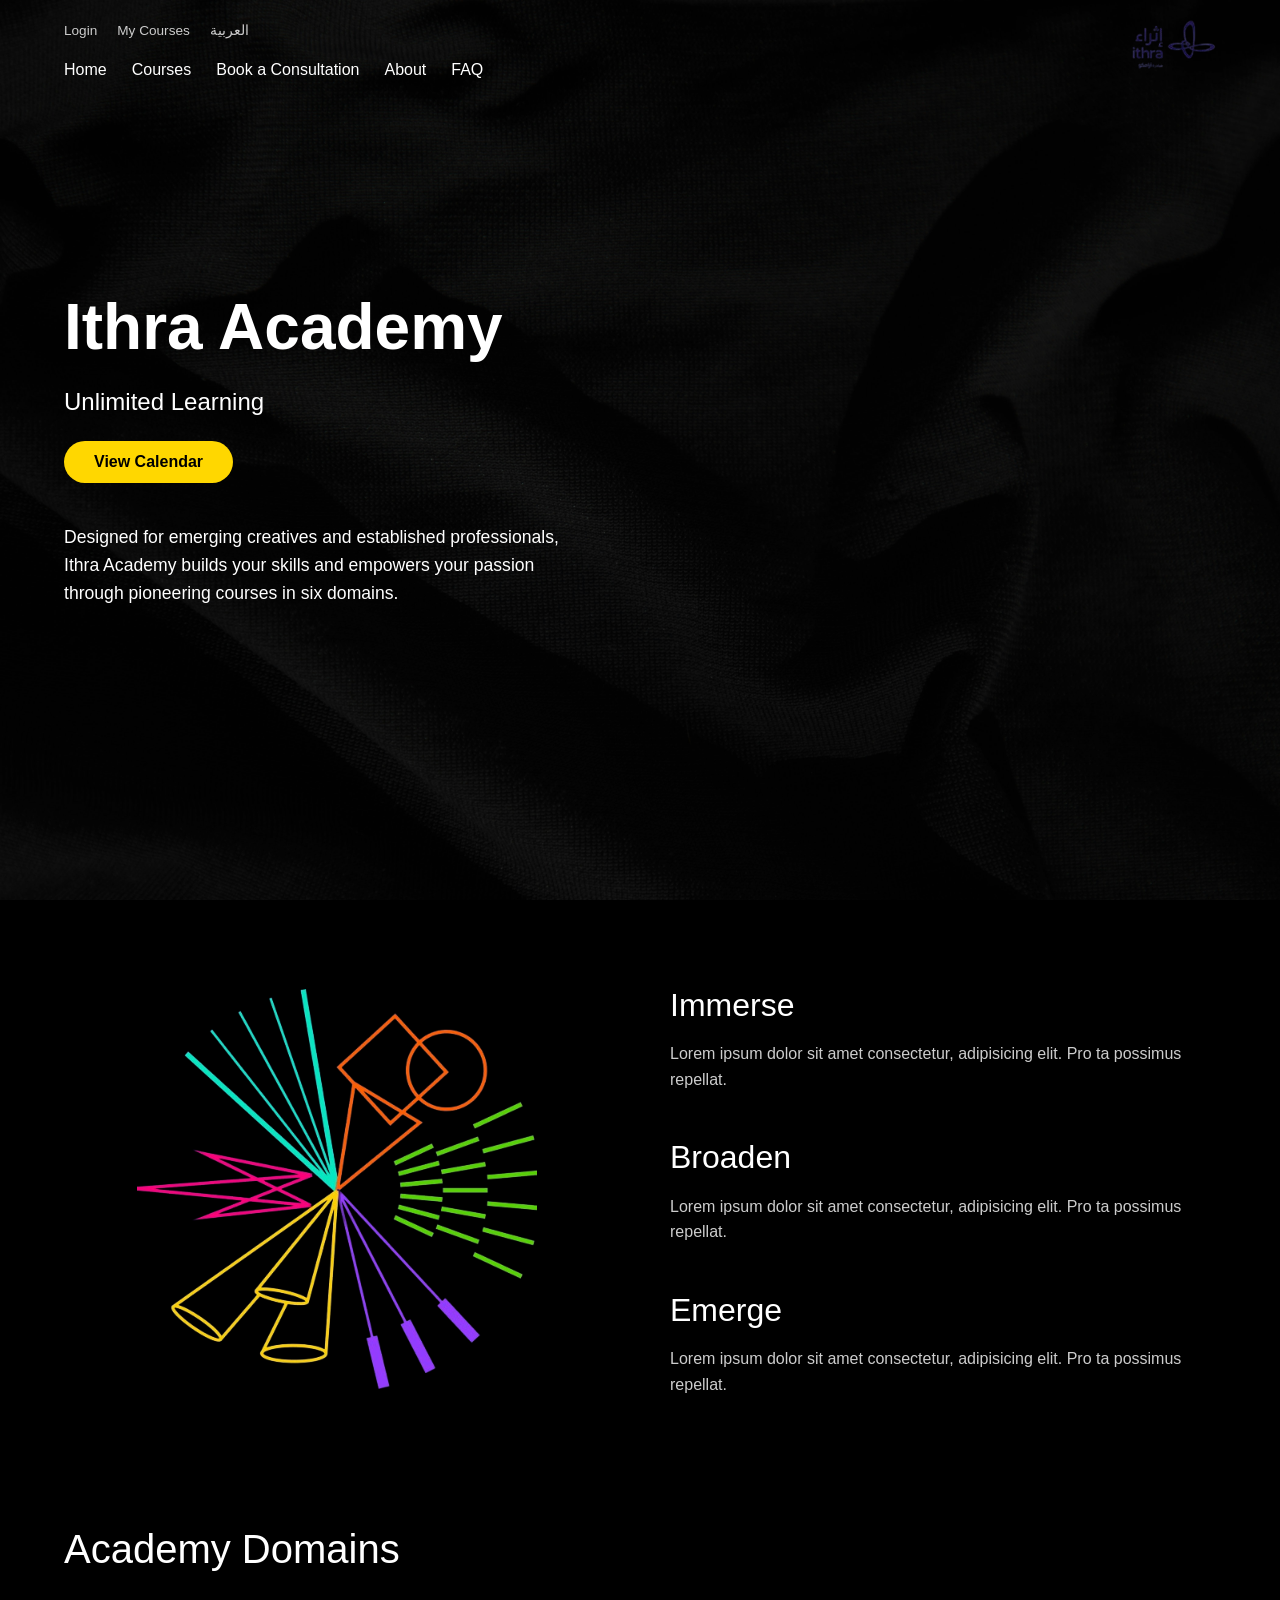
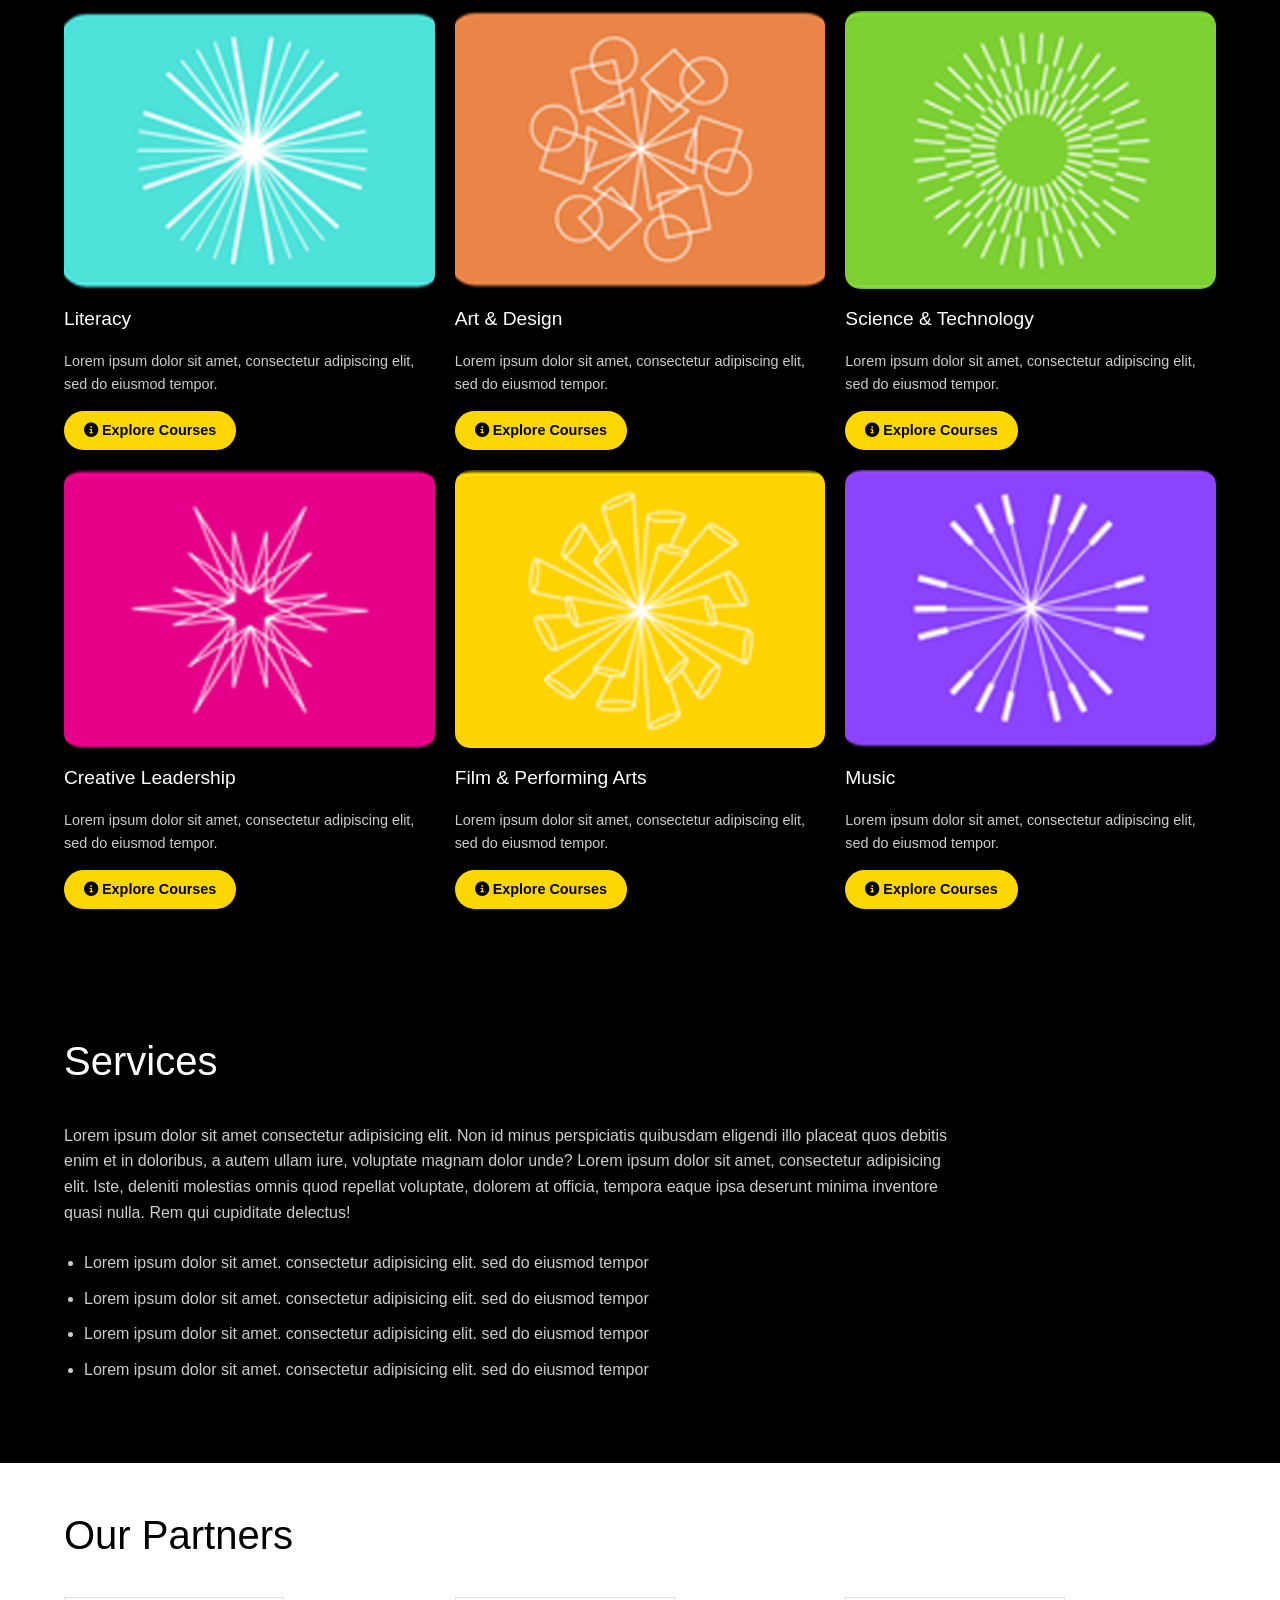
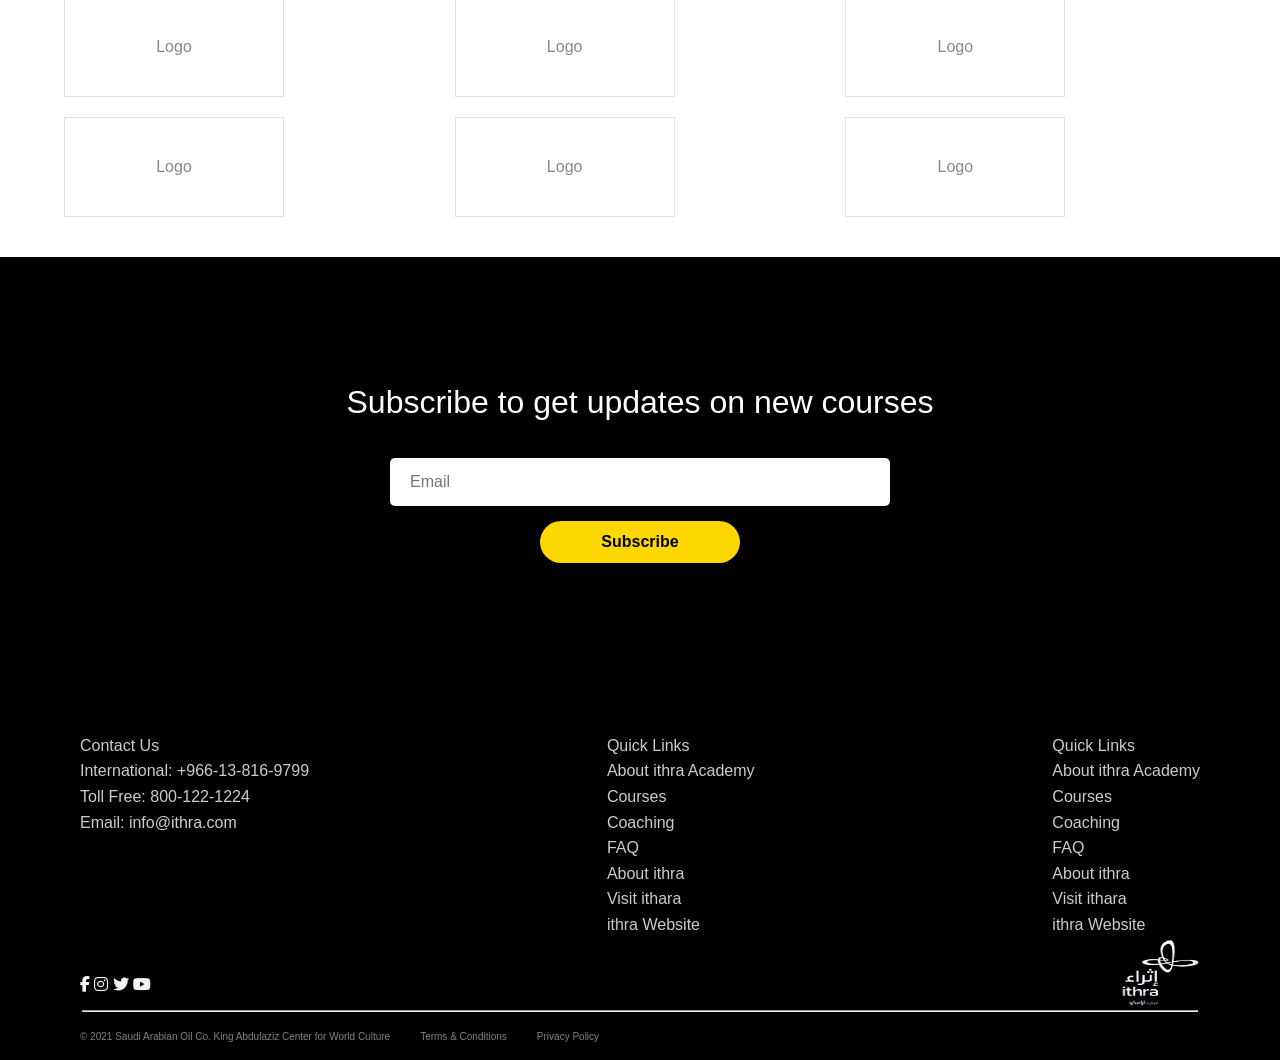
==== ithra-home-page/index.html @ deb008a6 "Add ithra home page files and images" ====
<!DOCTYPE html>
<html lang="en">
<head>
    <meta charset="UTF-8">
    <meta name="viewport" content="width=device-width, initial-scale=1.0">
    <title>Ithra Home Page</title>
    <link rel="stylesheet" href="https://cdnjs.cloudflare.com/ajax/libs/font-awesome/6.4.0/css/all.min.css">
    <link rel="stylesheet" href="./sty2.css">
</head>
<body>
    
    <header class="main-header">
        <div class="container header-container">
            <div class="header-navs">
                <ul class="top-nav">
                    <li><a href="#">Login</a></li>
                    <li><a href="#">My Courses</a></li>
                    <li><a href="#">العربية</a></li>
                </ul>
                <nav class="primary-nav">
                    <ul class="main-nav-list">
                        <li><a href="#">Home</a></li>
                        <li><a href="#">Courses</a></li>
                        <li><a href="#">Book a Consultation</a></li>
                        <li><a href="#">About</a></li>                       
                        <li><a href="#">FAQ</a></li>
                    </ul>
                </nav>
            </div>
            <div class="header-logo">
                <img class="header-logo-img" src="./images/images/2_ithra-logo.png" alt="Ithra Logo">
            </div>
        </div>
    </header>

    <main>
        <section id="top-area">
            <div class="container hero-content">
                <h1>Ithra Academy</h1>
                <h3 class="subtitle">Unlimited Learning</h3>
                <button class="btn-yellow">View Calendar</button>
                <p>Designed for emerging creatives and established professionals,<br>Ithra Academy builds your skills and empowers your passion <br>through pioneering courses in six domains.</p>
            </div>
        </section>

        <section id="features">
            <div class="container features-container">
                <div class="feature-img">
                    <img src="./images/images/section-two-img.png" alt="Features abstract art">
                </div>
                <div class="feature-text"> 
                    <div class="feature-block">
                        <h2>Immerse</h2>
                        <p>Lorem ipsum dolor sit amet consectetur, adipisicing elit. Pro ta possimus repellat.</p>
                    </div>
                    <div class="feature-block">
                        <h2>Broaden</h2>
                        <p>Lorem ipsum dolor sit amet consectetur, adipisicing elit. Pro ta possimus repellat.</p>
                    </div>
                    <div class="feature-block">
                        <h2>Emerge</h2>
                        <p>Lorem ipsum dolor sit amet consectetur, adipisicing elit. Pro ta possimus repellat.</p>
                    </div>
                </div>
            </div>
        </section>

        <section id="domain">
            <div class="container">
                <h1 class="section-title">Academy Domains</h1>
                <div class="academy-grid">
                    <div class="domain-card">
                        <img class="domain-img" src="./images/images/section-three-img-literacy.png" alt="Literacy logo">
                        <h3>Literacy</h3>
                        <p>Lorem ipsum dolor sit amet, consectetur adipiscing elit, sed do eiusmod tempor.</p>
                        <a href="#" class="explore-btn"><i class="fa-solid fa-circle-info"></i> Explore Courses</a>
                    </div>

                    <div class="domain-card">
                        <img class="domain-img" src="./images/images/section-three-img-arts-design.png" alt="Art logo">
                        <h3>Art & Design</h3>
                        <p>Lorem ipsum dolor sit amet, consectetur adipiscing elit, sed do eiusmod tempor.</p>
                        <a href="#" class="explore-btn"><i class="fa-solid fa-circle-info"></i> Explore Courses</a>
                    </div>

                    <div class="domain-card">
                        <img class="domain-img" src="./images/images/section-three-img-science-technology.png" alt="Science & Tech logo">
                        <h3>Science & Technology</h3>
                        <p>Lorem ipsum dolor sit amet, consectetur adipiscing elit, sed do eiusmod tempor.</p>
                        <a href="#" class="explore-btn"><i class="fa-solid fa-circle-info"></i> Explore Courses</a>
                    </div>

                    <div class="domain-card">
                        <img class="domain-img" src="./images/images/section-three-img-creative-leadership.png" alt="Creative">
                        <h3>Creative Leadership</h3>
                        <p>Lorem ipsum dolor sit amet, consectetur adipiscing elit, sed do eiusmod tempor.</p>
                        <a href="#" class="explore-btn"><i class="fa-solid fa-circle-info"></i> Explore Courses</a>
                    </div>

                    <div class="domain-card">
                        <img class="domain-img" src="./images/images/section-three-img-film-performing-arts.png" alt="Film img">
                        <h3>Film & Performing Arts</h3>
                        <p>Lorem ipsum dolor sit amet, consectetur adipiscing elit, sed do eiusmod tempor.</p>
                        <a href="#" class="explore-btn"><i class="fa-solid fa-circle-info"></i> Explore Courses</a>
                    </div>

                    <div class="domain-card">
                        <img class="domain-img" src="./images/images/section-three-img-music.png" alt="music img">
                        <h3>Music</h3>
                        <p>Lorem ipsum dolor sit amet, consectetur adipiscing elit, sed do eiusmod tempor.</p>
                        <a href="#" class="explore-btn"><i class="fa-solid fa-circle-info"></i> Explore Courses</a>
                    </div>
                </div>
            </div>
        </section>

        <section id="services">
            <div class="container">
                <h1 class="section-title">Services</h1>
                <p class="services-text">Lorem ipsum dolor sit amet consectetur adipisicing elit. Non id minus perspiciatis quibusdam eligendi illo placeat quos debitis enim et in doloribus, a autem ullam iure, voluptate magnam dolor unde? Lorem ipsum dolor sit amet, consectetur adipisicing elit. Iste, deleniti molestias omnis quod repellat voluptate, dolorem at officia, tempora eaque ipsa deserunt minima inventore quasi nulla. Rem qui cupiditate delectus!</p>
                <ul class="services-list">
                    <li>Lorem ipsum dolor sit amet. consectetur adipisicing elit. sed do eiusmod tempor</li>
                    <li>Lorem ipsum dolor sit amet. consectetur adipisicing elit. sed do eiusmod tempor</li>
                    <li>Lorem ipsum dolor sit amet. consectetur adipisicing elit. sed do eiusmod tempor</li>
                    <li>Lorem ipsum dolor sit amet. consectetur adipisicing elit. sed do eiusmod tempor</li>
                </ul>
            </div>
        </section>

        <section id="partners">
            <div class="container">
                <h1 class="section-title dark-text">Our Partners</h1>
                <div class="partners-grid">
                    <div class="partner-logo">Logo</div>
                    <div class="partner-logo">Logo</div>
                    <div class="partner-logo">Logo</div>
                    <div class="partner-logo">Logo</div>
                    <div class="partner-logo">Logo</div>
                    <div class="partner-logo">Logo</div>
                </div>
            </div>
        </section>

        <section id="subscribe">
            <div class="container subscribe-container">
                <h2>Subscribe to get updates on new courses</h2>
                <form class="subscribe-form">
                    <input type="email" placeholder="Email" required>
                    <button type="submit" class="btn-yellow">Subscribe</button>
                </form>
            </div>
        </section>
    </main>

    <footer class="footer-main">
            <div class="footer-top">
                <div class="contact">
                    <p class="tight-space"><a href="#">Contact Us</a></p>
                    <p class="tight-space">International: +966-13-816-9799</p>
                    <p class="tight-space">Toll Free: 800-122-1224</p>
                    <p class="tight-space">Email:<a href="mailto:info@ithra.com"> info@ithra.com</a></p>
                </div>
                
                <div class="link1">
                    <p class="tight-space"><a href="#">Quick Links</a></p>
                    <p class="tight-space"><a href="#">About ithra Academy</a></p>
                    <p class="tight-space"><a href="#">Courses</a></p>
                    <p class="tight-space"><a href="#">Coaching</a></p>
                    <p class="tight-space"><a href="#">FAQ</a></p>
                    <p class="tight-space"><a href="#">About ithra</a></p>
                    <p class="tight-space"><a href="#">Visit ithara</a></p>
                    <p class="tight-space"><a href="#">ithra Website</a></p>
                </div>
                
                <div class="link2">
                    <p class="tight-space"><a href="#">Quick Links</a></p>
                    <p class="tight-space"><a href="#">About ithra Academy</a></p>
                    <p class="tight-space"><a href="#">Courses</a></p>
                    <p class="tight-space"><a href="#">Coaching</a></p>
                    <p class="tight-space"><a href="#">FAQ</a></p>
                    <p class="tight-space"><a href="#">About ithra</a></p>
                    <p class="tight-space"><a href="#">Visit ithara</a></p>
                    <p class="tight-space"><a href="#">ithra Website</a></p>
                </div>
            </div>
            
            <div class="footer-middle">
                <div class="social-icon">
                    <i class="fa-brands fa-facebook-f" style="color: rgb(244, 244, 244);"></i>
                    <i class="fa-brands fa-instagram" style="color: rgb(244, 244, 244);"></i>
                    <i class="fa-brands fa-twitter" style="color: rgb(244, 244, 244);"></i>
                    <i class="fa-brands fa-youtube" style="color: rgb(244, 244, 244);"></i>
                </div>
                <div class="logo">
                    <img class="bottom-img" src="./images/images/3_ithra-logo_Footer.png" alt="athra logo">
                </div>
            </div>
            <hr style="margin: 2px;">
            
            <div class="footer-bottom">
                <span class="copyright">© 2021 Saudi Arabian Oil Co. King Abdulaziz Center for World Culture</span>
                <span href="#">Terms & Conditions</span>
                <span href="#">Privacy Policy</span>
            </div>
            
        </footer>
    <!-- <footer class="footer-main">
        <div class="container">
            <div class="footer-grid">
                <div class="footer-col">
                    <h4>Contact Us</h4>
                    <p>International: +966-13-816-9799</p>
                    <p>Toll Free: 800-122-1224</p>
                    <p><a href="mailto:info@ithra.com">Email: info@ithra.com</a></p>
                </div>
                    
                <div class="footer-col">
                    <h4>Quick Links</h4>
                    <ul>
                        <li><a href="#">About Ithra Academy</a></li>
                        <li><a href="#">Courses</a></li>
                        <li><a href="#">Coaching</a></li>
                        <li><a href="#">FAQ</a></li>
                        <li><a href="#">About Ithra</a></li>
                        <li><a href="#">Visit Ithra</a></li>
                        <li><a href="#">Ithra Website</a></li>
                    </ul>
                </div>
                    
                <div class="footer-col">
                    <h4>Quick Links</h4>
                    <ul>
                        <li><a href="#">About Ithra Academy</a></li>
                        <li><a href="#">Courses</a></li>
                        <li><a href="#">Coaching</a></li>
                        <li><a href="#">FAQ</a></li>
                        <li><a href="#">About Ithra</a></li>
                        <li><a href="#">Visit Ithra</a></li>
                        <li><a href="#">Ithra Website</a></li>
                    </ul>
                </div>
            </div>
                
            <div class="footer-middle">
                <div class="social-icons">
                    <a href="#"><i class="fa-brands fa-facebook-f"></i></a>
                    <a href="#"><i class="fa-brands fa-twitter"></i></a>
                    <a href="#"><i class="fa-brands fa-youtube"></i></a>
                    <a href="#"><i class="fa-brands fa-instagram"></i></a>
                </div>
                <div class="footer-logo">
                    <img src="./images/images/3_ithra-logo_Footer.png" alt="Ithra logo">
                </div>
            </div>
            
            <hr class="footer-line">
                
            <div class="footer-bottom">
                <p>© 2021 Saudi Arabian Oil Co. King Abdulaziz Center for World Culture</p>
                <div class="footer-legal">
                    <a href="#">Terms & Conditions</a>
                    <a href="#">Privacy Policy</a>
                </div>
            </div>
        </div>
    </footer> -->
</body>
</html>
---- ithra-home-page/sty2.css ----
* {
    margin: 0;
    padding: 0;
    box-sizing: border-box;
}

body {
    background-color: #000000;
    color: #ffffff;
    font-family: 'Arial', sans-serif;
    line-height: 1.6; 
    overflow-x: hidden; /* horizontal scrolling stop */
}

a {
    text-decoration: none;
    color: inherit;
    transition: color 0.3s ease;
}

.header-navs li a:hover {
    text-decoration: underline;
    text-decoration-color: yellow;
    text-underline-offset: 10px; 
}

ul {
    list-style: none;
}

img {
    max-width: 100%;
    height: auto;
    display: block;
}

/* REUSABLE UTILITIES */
.container {
    width: 90%;
    max-width: 1200px;
    margin: 0 auto;
    padding: 40px 0;
}

.section-title {
    font-size: 2.5rem;
    font-weight: normal;
    margin-bottom: 30px;
}

.dark-text {
    color: #000000;
}

.btn-yellow {
    background-color: #ffd700;
    color: #000000;
    padding: 12px 30px;
    border-radius: 25px;
    border: none;
    font-weight: bold;
    cursor: pointer;
    font-size: 1rem;
    transition: transform 0.2s ease, background-color 0.2s;
}

.btn-yellow:hover {
    background-color: #e6c200;
}

/* HEADER */
.main-header {
    position: absolute;
    top: 0;
    left: 0;
    width: 100%;
    z-index: 10;
    background: linear-gradient(to bottom, rgba(0,0,0,0.8));
}

.header-container {
    display: flex;
    justify-content: space-between;
    align-items: flex-start;
    padding-top: 20px;
    padding-bottom: 20px;
}

.header-navs {
    display: flex;
    flex-direction: column;
    gap: 15px;
}

.top-nav {
    display: flex;
    gap: 20px;
    font-size: 0.85rem;
    color: #cccccc;
}

.main-nav-list {
    display: flex;
    gap: 25px;
    font-size: 1rem;
}

.header-logo-img {
    height: 50px;
    width: auto;
}

/* HERO SECTION */
#top-area {
    background-image: url('./images/images/main-section-bg-img.jpg');
    background-size: cover;
    background-position: center top;
    min-height: 100vh;
    display: flex;
    align-items: center;
    position: relative;
}

#top-area::before {
    content: "";
    position: absolute;
    top: 0; left: 0; width: 100%; height: 100%;
    background: rgba(0, 0, 0, 0.4);
    z-index: 1;
}

.hero-content {
    position: relative;
    z-index: 2;
    display: flex;
    flex-direction: column;
    align-items: flex-start;
    gap: 20px;
}

.hero-content h1 {
    font-size: 4rem;
    line-height: 1.1;
}

.hero-content .subtitle {
    font-size: 1.5rem;
    font-weight: normal;
}

.hero-content p {
    font-size: 1.1rem;
    max-width: 600px;
    margin-top: 20px;
}

/* FEATURES SECTION */
.features-container {
    display: flex;
    align-items: center;
    gap: 60px;
    padding-top: 80px;
    padding-bottom: 80px;
}

.feature-img {
    flex: 1;
    display: flex;
    justify-content: center;
}

.feature-img img {
    max-width: 400px;
    width: 100%;
}

.feature-text {
    flex: 1;
    display: flex;
    flex-direction: column;
    gap: 40px;
}

.feature-block h2 {
    font-size: 2rem;
    font-weight: normal;
    margin-bottom: 10px;
}

.feature-block p {
    color: #cccccc;
}

/* ACADEMY DOMAINS SECTION */
.academy-grid {
    display: grid;
    grid-template-columns: repeat(auto-fit, minmax(300px, 1fr));
    gap: 20px;
}

.domain-card {
    display: flex;
    flex-direction: column;
    align-items: flex-start;
    gap: 15px;
}

.domain-img {
    width: 100%;
    border-radius: 15px;
    aspect-ratio: 4/3;
    object-fit: cover;
}

.domain-card h3 {
    font-size: 1.2rem;
    font-weight: normal;
}

.domain-card p {
    font-size: 0.9rem;
    color: #cccccc;
}

.explore-btn {
    display: inline-block;
    background-color: #ffd700;
    color: #000000;
    padding: 8px 20px;
    border-radius: 20px;
    font-size: 0.9rem;
    font-weight: bold;
}

/* SERVICES SECTION */
#services {
    padding-top: 40px;
    padding-bottom: 40px;
}

.services-text {
    color: #cccccc;
    margin-bottom: 25px;
    max-width: 900px;
}

.services-list {
    list-style-type: disc;
    padding-left: 20px;
    color: #cccccc;
    display: flex;
    flex-direction: column;
    gap: 10px;
}

/* PARTNERS SECTION */
#partners {
    background-color: #ffffff;
}

.partners-grid {
    display: grid;
    grid-template-columns: 1fr 1fr 1fr;
    grid-row: inherit;
    gap: 20px;
}

.partner-logo {
    border: 1px solid #e0e0e0;
    color: #888888;
    height: 100px;
    width: 220px;
    display: flex;
    align-items: center;
    justify-content: center;
}

/* SUBSCRIBE SECTION */
#subscribe {
    padding: 80px 0;
}

.subscribe-container {
    display: flex;
    flex-direction: column;
    align-items: center;
    text-align: center;
    gap: 30px;
}

.subscribe-container h2 {
    font-weight: normal;
    font-size: 2rem;
}

.subscribe-form {
    display: flex;
    flex-direction: column;
    gap: 15px;
    width: 100%;
    max-width: 500px;
}

.subscribe-form input {
    flex: 1;
    padding: 15px 20px;
    border: none;
    border-radius: 5px;
    color: black;
    font-size: 1rem;
}

.subscribe-form button {
    width: 200px;
    align-self: center;
} 

/* FOOTER */

.footer-main {
    background-color: black;
    color: #ccc;
    padding-left: 80px;
    padding-right: 80px;
}

.footer-top {
    display: flex;
    flex-direction: row;
    justify-content: space-between;
    padding-top: 50px;
}
.footer-middle {
    Display: flex;
    flex-direction: row;
    justify-content: space-between;
    height: auto;
    margin-bottom: 0px;
    padding-bottom: 0%;
}
.footer-bottom {
    Display: flex;
    align-self: flex-start;
    gap: 30px;
    padding: 15px;
    padding-left: 0px;
    font-size: x-small;
    color: gray;
    
}

.social-icon {
    align-self: flex-end;
    margin-bottom: 10px;
}
.bottom-img {
    height: 70px;
    width: 80px;
}
#copy-rights {
    font-size: 10px;
}

/* .footer-main {
    border-top: 1px solid #333;
    padding-top: 40px;
}

.footer-grid {
    display: grid;
    grid-template-columns: repeat(auto-fit, minmax(200px, 1fr));
    gap: 40px;
    margin-bottom: 40px;
}

.footer-col h4 {
    font-weight: normal;
    color: #ffffff;
    margin-bottom: 15px;
}

.footer-col p, .footer-col ul li {
    color: #cccccc;
    font-size: 0.9rem;
    margin-bottom: 8px;
}

.footer-middle {
    display: flex;
    justify-content: space-between;
    align-items: center;
    margin-bottom: 20px;
}

.social-icons {
    display: flex;
    gap: 20px;
    font-size: 1.2rem;
}

.footer-logo img {
    height: 40px;
}

.footer-line {
    border: none;
    border-top: 1px solid #333;
    margin-bottom: 20px;
}

.footer-bottom {
    display: flex;
    justify-content: space-between;
    align-items: center;
    flex-wrap: wrap;
    gap: 20px;
    font-size: 0.8rem;
    color: #888888;
}

.footer-legal {
    display: flex;
    gap: 20px;
} */


/* RESPONSIVE MEDIA QUERIES */
@media (max-width: 900px) {
    .features-container {
        flex-direction: column;
        text-align: center;
    }
    
    .feature-text {
        align-items: center;
    }
}

@media (max-width: 768px) {
    .header-container {
        flex-direction: column-reverse; 
        align-items: center;
        gap: 20px;
    }

    .header-navs {
        align-items: center;
    }

    .main-nav-list {
        flex-wrap: wrap;
        justify-content: center;
    }

    .hero-content h1 {
        font-size: 3rem;
    }

    .subscribe-form {
        flex-direction: column; 
    }

    .footer-middle, .footer-bottom {
        flex-direction: column;
        align-items: center;
        text-align: center;
    }
}
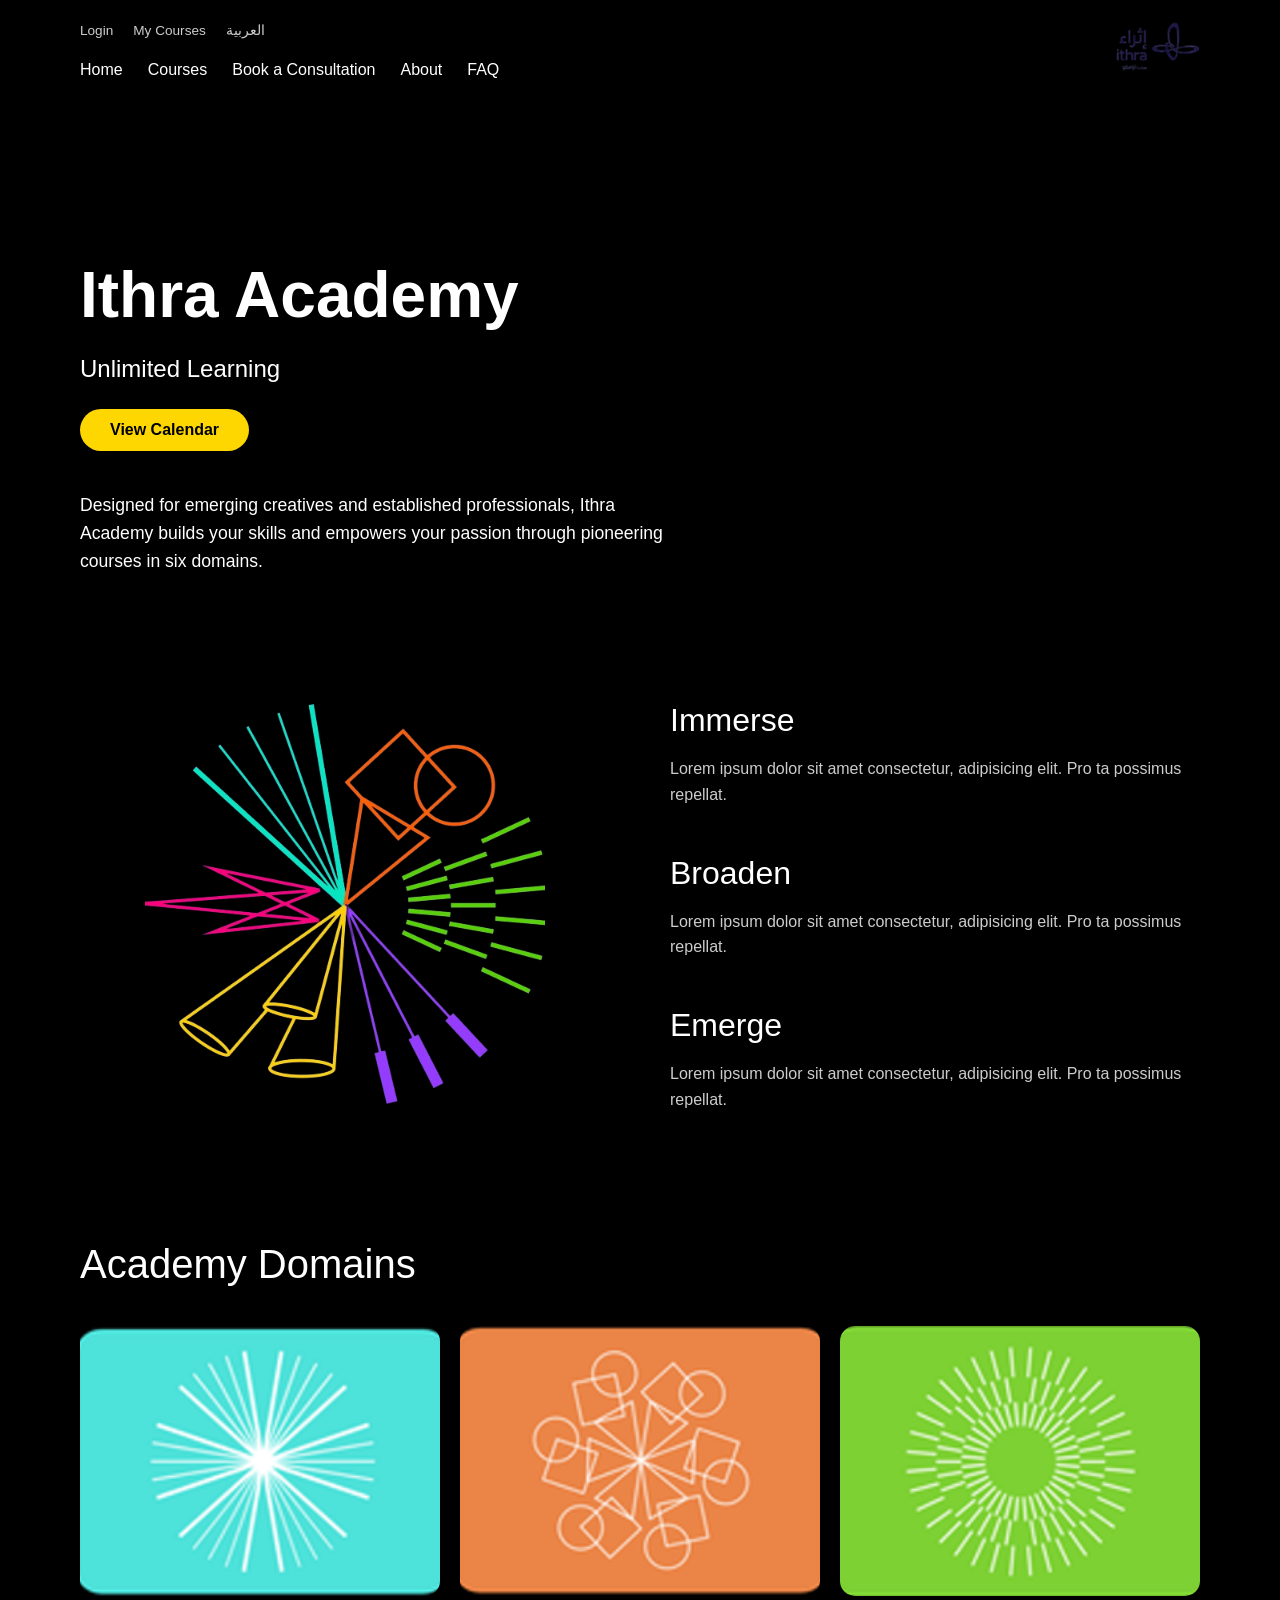
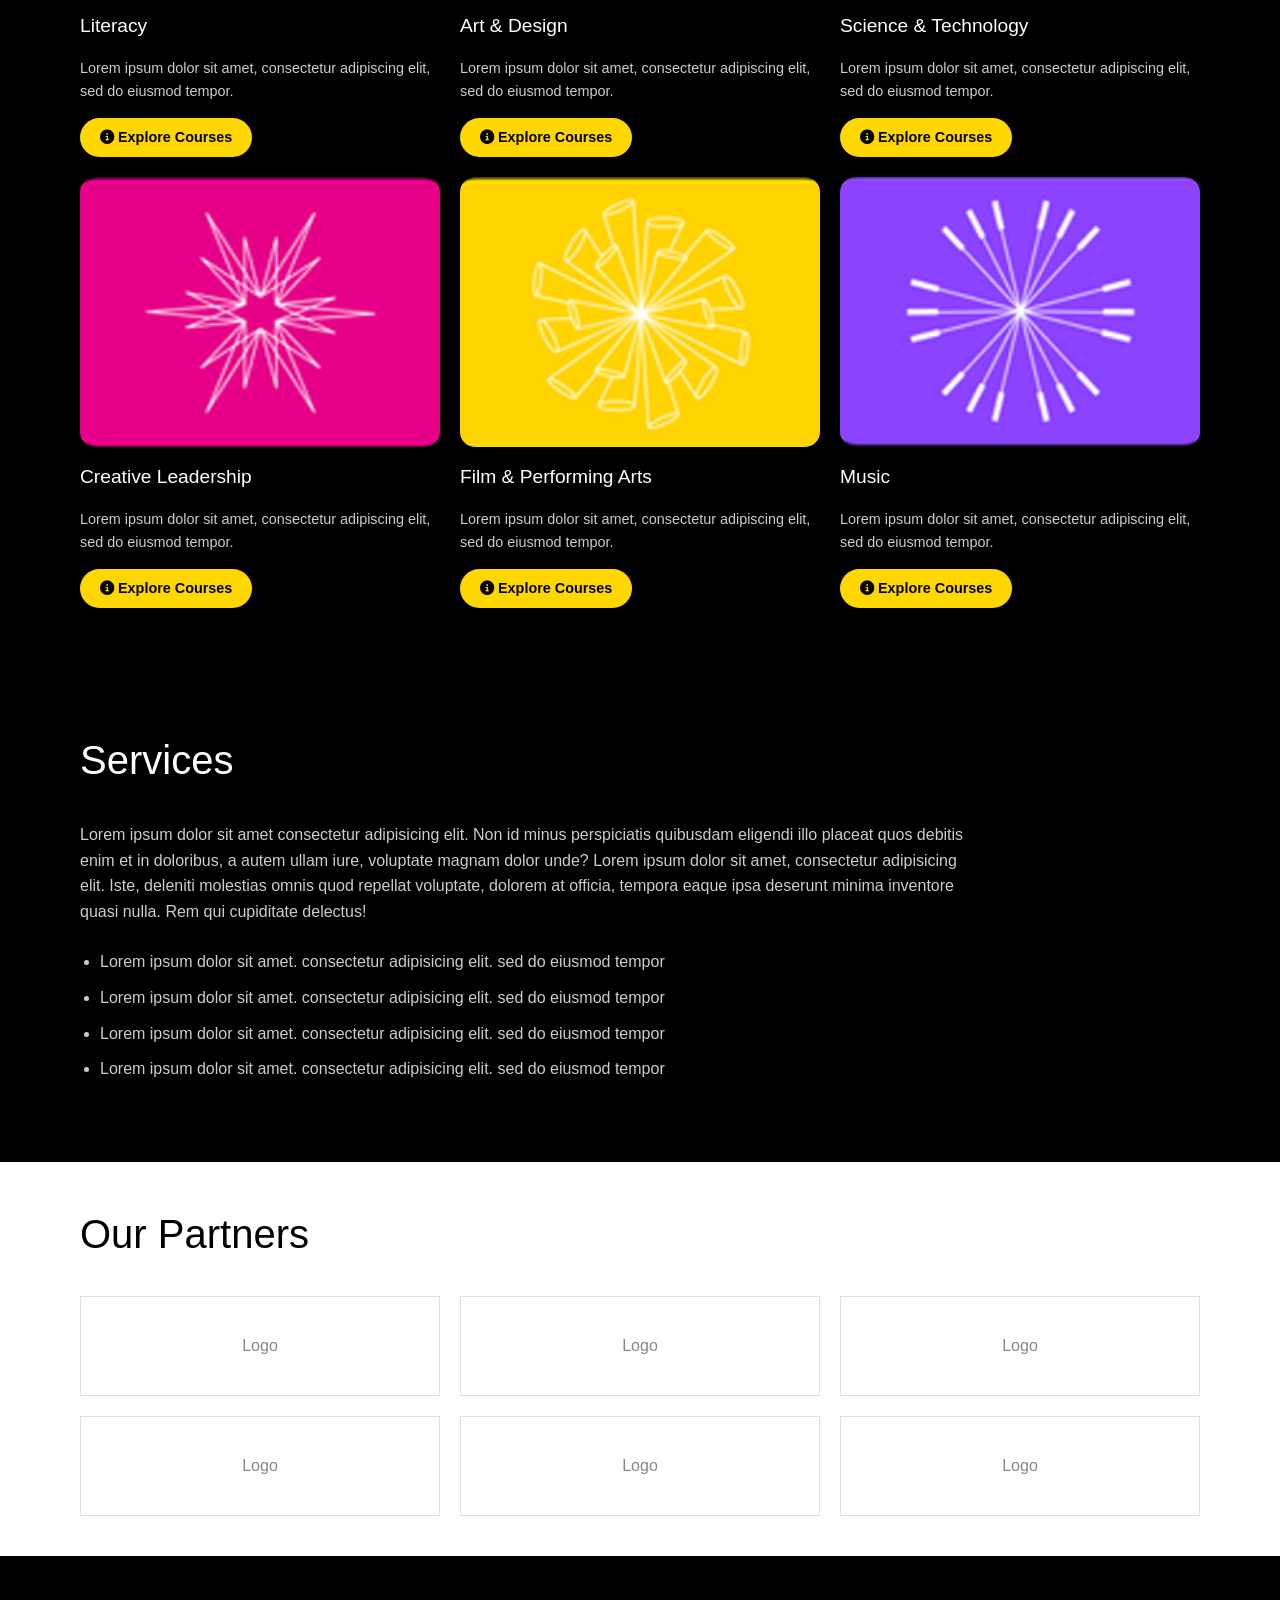
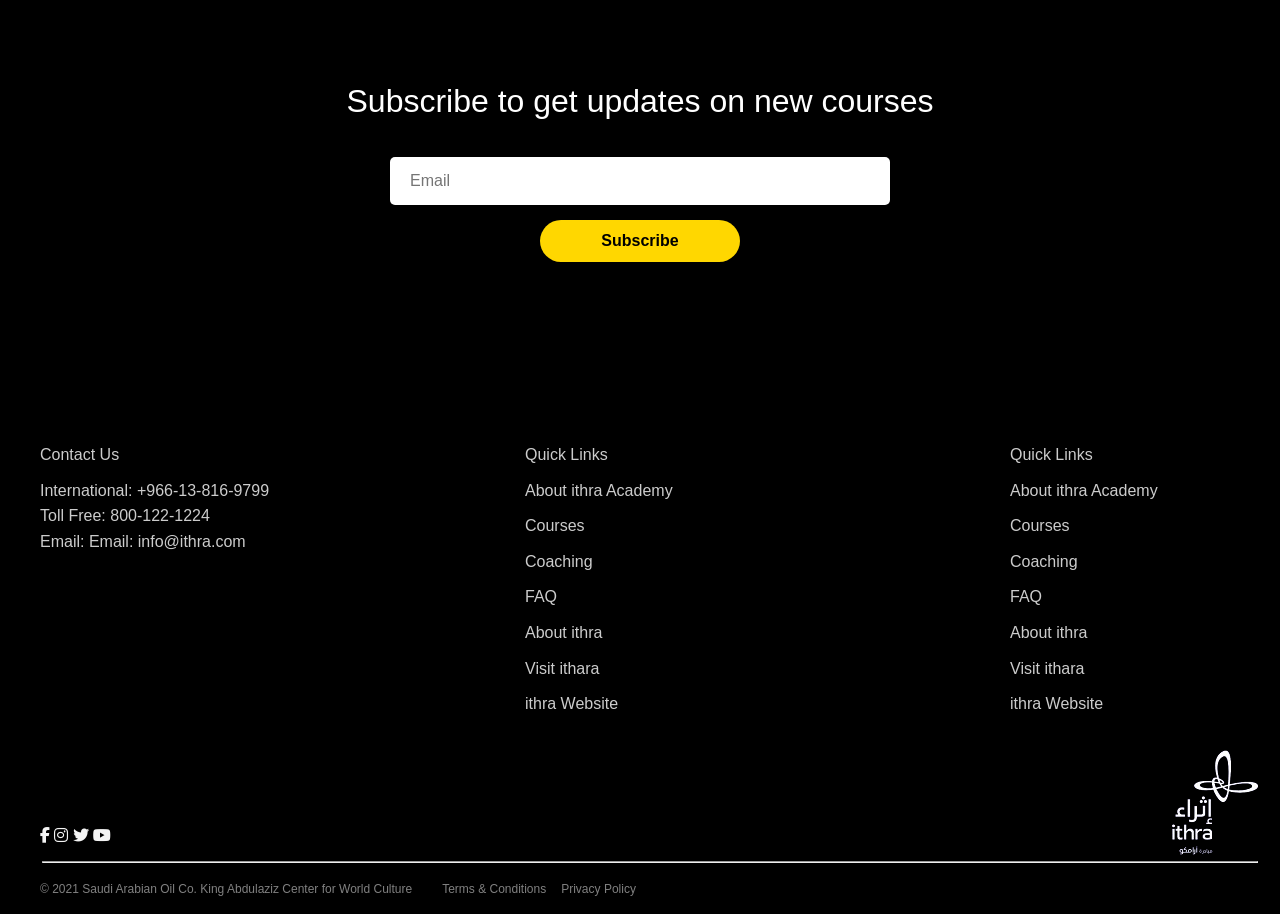
==== commit 9bf4fb26: "Add updated Home Page layout and assets" ====
--- a/ithra-home-page/index.html
+++ b/ithra-home-page/index.html
@@ -5,305 +5,217 @@
     <meta name="viewport" content="width=device-width, initial-scale=1.0">
     <title>Ithra Home Page</title>
     <link rel="stylesheet" href="https://cdnjs.cloudflare.com/ajax/libs/font-awesome/6.4.0/css/all.min.css">
-    <link rel="stylesheet" href="./sty2.css">
+    <link rel="stylesheet" href="./CSS/sty2.css">
 </head>
 <body>
-    
-    <header class="main-header">
-        <div class="container header-container">
-            <div class="header-navs">
-                <ul class="top-nav">
-                    <li><a href="#">Login</a></li>
-                    <li><a href="#">My Courses</a></li>
-                    <li><a href="#">العربية</a></li>
+    <!-- HEADER SECTION -->
+    <header class="ih-main-header">
+        <div class="ih-container ih-header-container">
+            <div class="ih-hamburger-menu">
+                <i class="fa-solid fa-bars"></i>
+            </div>
+
+            <!-- HEADER LINKS -->
+            <div class="ih-header-navs" id="navMenu">
+                <ul class="ih-top-nav ih-clean-list">
+                    <li class="ih-nav-item"><a href="#" class="ih-nav-link">Login</a></li>
+                    <li class="ih-nav-item"><a href="#" class="ih-nav-link">My Courses</a></li>
+                    <li class="ih-nav-item"><a href="#" class="ih-nav-link">العربية</a></li>
                 </ul>
-                <nav class="primary-nav">
-                    <ul class="main-nav-list">
-                        <li><a href="#">Home</a></li>
-                        <li><a href="#">Courses</a></li>
-                        <li><a href="#">Book a Consultation</a></li>
-                        <li><a href="#">About</a></li>                       
-                        <li><a href="#">FAQ</a></li>
+                <nav class="ih-primary-nav">
+                    <ul class="ih-main-nav-list ih-clean-list">
+                        <li class="ih-nav-item"><a href="#" class="ih-nav-link">Home</a></li>
+                        <li class="ih-nav-item"><a href="#" class="ih-nav-link">Courses</a></li>
+                        <li class="ih-nav-item"><a href="#" class="ih-nav-link">Book a Consultation</a></li>
+                        <li class="ih-nav-item"><a href="#" class="ih-nav-link">About</a></li>                       
+                        <li class="ih-nav-item"><a href="#" class="ih-nav-link">FAQ</a></li>
                     </ul>
                 </nav>
             </div>
-            <div class="header-logo">
-                <img class="header-logo-img" src="./images/images/2_ithra-logo.png" alt="Ithra Logo">
+            <div class="ih-header-logo">
+                <img class="ih-header-logo-img ih-respoosive-img" src="./images/2_ithra-logo.png" alt="Ithra Logo">
             </div>
         </div>
     </header>
 
-    <main>
-        <section id="top-area">
-            <div class="container hero-content">
-                <h1>Ithra Academy</h1>
-                <h3 class="subtitle">Unlimited Learning</h3>
-                <button class="btn-yellow">View Calendar</button>
-                <p>Designed for emerging creatives and established professionals,<br>Ithra Academy builds your skills and empowers your passion <br>through pioneering courses in six domains.</p>
-            </div>
-        </section>
-
-        <section id="features">
-            <div class="container features-container">
-                <div class="feature-img">
-                    <img src="./images/images/section-two-img.png" alt="Features abstract art">
-                </div>
-                <div class="feature-text"> 
-                    <div class="feature-block">
-                        <h2>Immerse</h2>
-                        <p>Lorem ipsum dolor sit amet consectetur, adipisicing elit. Pro ta possimus repellat.</p>
-                    </div>
-                    <div class="feature-block">
-                        <h2>Broaden</h2>
-                        <p>Lorem ipsum dolor sit amet consectetur, adipisicing elit. Pro ta possimus repellat.</p>
-                    </div>
-                    <div class="feature-block">
-                        <h2>Emerge</h2>
-                        <p>Lorem ipsum dolor sit amet consectetur, adipisicing elit. Pro ta possimus repellat.</p>
-                    </div>
-                </div>
-            </div>
-        </section>
-
-        <section id="domain">
-            <div class="container">
-                <h1 class="section-title">Academy Domains</h1>
-                <div class="academy-grid">
-                    <div class="domain-card">
-                        <img class="domain-img" src="./images/images/section-three-img-literacy.png" alt="Literacy logo">
-                        <h3>Literacy</h3>
-                        <p>Lorem ipsum dolor sit amet, consectetur adipiscing elit, sed do eiusmod tempor.</p>
-                        <a href="#" class="explore-btn"><i class="fa-solid fa-circle-info"></i> Explore Courses</a>
-                    </div>
-
-                    <div class="domain-card">
-                        <img class="domain-img" src="./images/images/section-three-img-arts-design.png" alt="Art logo">
-                        <h3>Art & Design</h3>
-                        <p>Lorem ipsum dolor sit amet, consectetur adipiscing elit, sed do eiusmod tempor.</p>
-                        <a href="#" class="explore-btn"><i class="fa-solid fa-circle-info"></i> Explore Courses</a>
-                    </div>
-
-                    <div class="domain-card">
-                        <img class="domain-img" src="./images/images/section-three-img-science-technology.png" alt="Science & Tech logo">
-                        <h3>Science & Technology</h3>
-                        <p>Lorem ipsum dolor sit amet, consectetur adipiscing elit, sed do eiusmod tempor.</p>
-                        <a href="#" class="explore-btn"><i class="fa-solid fa-circle-info"></i> Explore Courses</a>
-                    </div>
-
-                    <div class="domain-card">
-                        <img class="domain-img" src="./images/images/section-three-img-creative-leadership.png" alt="Creative">
-                        <h3>Creative Leadership</h3>
-                        <p>Lorem ipsum dolor sit amet, consectetur adipiscing elit, sed do eiusmod tempor.</p>
-                        <a href="#" class="explore-btn"><i class="fa-solid fa-circle-info"></i> Explore Courses</a>
-                    </div>
-
-                    <div class="domain-card">
-                        <img class="domain-img" src="./images/images/section-three-img-film-performing-arts.png" alt="Film img">
-                        <h3>Film & Performing Arts</h3>
-                        <p>Lorem ipsum dolor sit amet, consectetur adipiscing elit, sed do eiusmod tempor.</p>
-                        <a href="#" class="explore-btn"><i class="fa-solid fa-circle-info"></i> Explore Courses</a>
-                    </div>
-
-                    <div class="domain-card">
-                        <img class="domain-img" src="./images/images/section-three-img-music.png" alt="music img">
-                        <h3>Music</h3>
-                        <p>Lorem ipsum dolor sit amet, consectetur adipiscing elit, sed do eiusmod tempor.</p>
-                        <a href="#" class="explore-btn"><i class="fa-solid fa-circle-info"></i> Explore Courses</a>
-                    </div>
-                </div>
-            </div>
-        </section>
-
-        <section id="services">
-            <div class="container">
-                <h1 class="section-title">Services</h1>
-                <p class="services-text">Lorem ipsum dolor sit amet consectetur adipisicing elit. Non id minus perspiciatis quibusdam eligendi illo placeat quos debitis enim et in doloribus, a autem ullam iure, voluptate magnam dolor unde? Lorem ipsum dolor sit amet, consectetur adipisicing elit. Iste, deleniti molestias omnis quod repellat voluptate, dolorem at officia, tempora eaque ipsa deserunt minima inventore quasi nulla. Rem qui cupiditate delectus!</p>
-                <ul class="services-list">
-                    <li>Lorem ipsum dolor sit amet. consectetur adipisicing elit. sed do eiusmod tempor</li>
-                    <li>Lorem ipsum dolor sit amet. consectetur adipisicing elit. sed do eiusmod tempor</li>
-                    <li>Lorem ipsum dolor sit amet. consectetur adipisicing elit. sed do eiusmod tempor</li>
-                    <li>Lorem ipsum dolor sit amet. consectetur adipisicing elit. sed do eiusmod tempor</li>
+    <!-- MAIN SECTION -->
+    <main class="ih-main-content">
+        <section id="top-area" class="ih-hero-content">
+            <div class="ih-container ih-hero-content">
+                <h1 class="ih-hero-title">Ithra Academy</h1>
+                <h3 class="ih-hero-subtitle">Unlimited Learning</h3>
+                <button class="ih-btn-yellow">View Calendar</button>
+                <p class="ih-hero-desc">Designed for emerging creatives and established professionals, Ithra Academy builds your skills and empowers your passion through pioneering courses in six domains.</p>
+            </div>
+        </section>
+
+        <!-- FEATURES SECTION -->
+        <section id="features" class="ih-features-section">
+            <div class="ih-container ih-features-container">
+                <div class="ih-feature-img-wrapper">
+                    <img class="ih-feature-main-img ih-responsive-img" src="./images/section-two-img.png" alt="Features abstract art">
+                </div>
+                <div class="ih-feature-text"> 
+                    <div class="ih-feature-block">
+                        <h2 class="ih-feature-title">Immerse</h2>
+                        <p class="ih-feature-desc">Lorem ipsum dolor sit amet consectetur, adipisicing elit. Pro ta possimus repellat.</p>
+                    </div>
+                    <div class="ih-feature-block">
+                        <h2 class="ih-feature-title">Broaden</h2>
+                        <p class="ih-feature-desc">Lorem ipsum dolor sit amet consectetur, adipisicing elit. Pro ta possimus repellat.</p>
+                    </div>
+                    <div class="ih-feature-block">
+                        <h2 class="ih-feature-title">Emerge</h2>
+                        <p class="ih-feature-desc">Lorem ipsum dolor sit amet consectetur, adipisicing elit. Pro ta possimus repellat.</p>
+                    </div>
+                </div>
+            </div>
+        </section>
+
+        <!-- ACADEMY DOMAINS SECTION -->
+        <section id="domain" class="ih-domain-section">
+            <div class="ih-container">
+                <h1 class="ih-section-title">Academy Domains</h1>
+                <div class="ih-academy-grid">
+                    <div class="ih-domain-card">
+                        <img class="ih-domain-img ih-responsive-img" src="./images/section-three-img-literacy.png" alt="Literacy logo">
+                        <h3 class="ih-domain-title">Literacy</h3>
+                        <p class="ih-domain-desc">Lorem ipsum dolor sit amet, consectetur adipiscing elit, sed do eiusmod tempor.</p>
+                        <a href="#" class="ih-explore-btn"><i class="fa-solid fa-circle-info"></i> Explore Courses</a>
+                    </div>
+
+                    <div class="ih-domain-card">
+                        <img class="ih-domain-img ih-responsive-img" src="./images/section-three-img-arts-design.png" alt="Art logo">
+                        <h3 class="ih-domain-title">Art & Design</h3>
+                        <p class="ih-domain-desc">Lorem ipsum dolor sit amet, consectetur adipiscing elit, sed do eiusmod tempor.</p>
+                        <a href="#" class="ih-explore-btn"><i class="fa-solid fa-circle-info"></i> Explore Courses</a>
+                    </div>
+
+                    <div class="ih-domain-card">
+                        <img class="ih-domain-img ih-responsive-img" src="./images/section-three-img-science-technology.png" alt="Science & Tech logo">
+                        <h3 class="ih-domain-title">Science & Technology</h3>
+                        <p class="ih-domain-desc">Lorem ipsum dolor sit amet, consectetur adipiscing elit, sed do eiusmod tempor.</p>
+                        <a href="#" class="ih-explore-btn"><i class="fa-solid fa-circle-info"></i> Explore Courses</a>
+                    </div>
+
+                    <div class="ih-domain-card">
+                        <img class="ih-domain-img ih-responsive-img" src="./images/section-three-img-creative-leadership.png" alt="Creative">
+                        <h3 class="ih-domain-title">Creative Leadership</h3>
+                        <p class="ih-domain-desc">Lorem ipsum dolor sit amet, consectetur adipiscing elit, sed do eiusmod tempor.</p>
+                        <a href="#" class="ih-explore-btn"><i class="fa-solid fa-circle-info"></i> Explore Courses</a>
+                    </div>
+
+                    <div class="ih-domain-card">
+                        <img class="ih-domain-img ih-responsive-img" src="./images/section-three-img-film-performing-arts.png" alt="Film img">
+                        <h3 class="ih-domain-title">Film & Performing Arts</h3>
+                        <p class="ih-domain-desc">Lorem ipsum dolor sit amet, consectetur adipiscing elit, sed do eiusmod tempor.</p>
+                        <a href="#" class="ih-explore-btn"><i class="fa-solid fa-circle-info"></i> Explore Courses</a>
+                    </div>
+
+                    <div class="ih-domain-card">
+                        <img class="ih-domain-img ih-responsive-img" src="./images/section-three-img-music.png" alt="music img">
+                        <h3 class="ih-domain-title">Music</h3>
+                        <p class="ih-domain-desc">Lorem ipsum dolor sit amet, consectetur adipiscing elit, sed do eiusmod tempor.</p>
+                        <a href="#" class="ih-explore-btn"><i class="fa-solid fa-circle-info"></i> Explore Courses</a>
+                    </div>
+                </div>
+            </div>
+        </section>
+
+        <!-- SERVICES SECTION -->
+        <section id="services" class="ih-services-section">
+            <div class="ih-container">
+                <h1 class="ih-section-title">Services</h1>
+                <p class="ih-services-text">Lorem ipsum dolor sit amet consectetur adipisicing elit. Non id minus perspiciatis quibusdam eligendi illo placeat quos debitis enim et in doloribus, a autem ullam iure, voluptate magnam dolor unde? Lorem ipsum dolor sit amet, consectetur adipisicing elit. Iste, deleniti molestias omnis quod repellat voluptate, dolorem at officia, tempora eaque ipsa deserunt minima inventore quasi nulla. Rem qui cupiditate delectus!</p>
+                <ul class="ih-services-list ih-clean-list">
+                    <li class="ih-service-item">Lorem ipsum dolor sit amet. consectetur adipisicing elit. sed do eiusmod tempor</li>
+                    <li class="ih-service-item">Lorem ipsum dolor sit amet. consectetur adipisicing elit. sed do eiusmod tempor</li>
+                    <li class="ih-service-item">Lorem ipsum dolor sit amet. consectetur adipisicing elit. sed do eiusmod tempor</li>
+                    <li class="ih-service-item">Lorem ipsum dolor sit amet. consectetur adipisicing elit. sed do eiusmod tempor</li>
                 </ul>
             </div>
         </section>
 
-        <section id="partners">
-            <div class="container">
-                <h1 class="section-title dark-text">Our Partners</h1>
-                <div class="partners-grid">
-                    <div class="partner-logo">Logo</div>
-                    <div class="partner-logo">Logo</div>
-                    <div class="partner-logo">Logo</div>
-                    <div class="partner-logo">Logo</div>
-                    <div class="partner-logo">Logo</div>
-                    <div class="partner-logo">Logo</div>
-                </div>
-            </div>
-        </section>
-
-        <section id="subscribe">
-            <div class="container subscribe-container">
-                <h2>Subscribe to get updates on new courses</h2>
-                <form class="subscribe-form">
-                    <input type="email" placeholder="Email" required>
-                    <button type="submit" class="btn-yellow">Subscribe</button>
+        <!-- PARTNERS SECTION -->
+        <section id="partners" class="ih-partners-section">
+            <div class="ih-container">
+                <h1 class="ih-section-title ih-dark-text">Our Partners</h1>
+                <div class="ih-partners-grid">
+                    <div class="ih-partner-logo">Logo</div>
+                    <div class="ih-partner-logo">Logo</div>
+                    <div class="ih-partner-logo">Logo</div>
+                    <div class="ih-partner-logo">Logo</div>
+                    <div class="ih-partner-logo">Logo</div>
+                    <div class="ih-partner-logo">Logo</div>
+                </div>
+            </div>
+        </section>
+
+        <!-- SUBSCRIBE SECTION -->
+        <section id="subscribe" class="ih-subscribe-section">
+            <div class="ih-container ih-subscribe-container">
+                <h2 class="ih-subscribe-title">Subscribe to get updates on new courses</h2>
+                <form class="ih-subscribe-form">
+                    <input type="email" class="ih-subscribe-input" placeholder="Email" required>
+                    <button type="submit" class="ih-btn-yellow">Subscribe</button>
                 </form>
             </div>
         </section>
     </main>
 
-    <footer class="footer-main">
-            <div class="footer-top">
-                <div class="contact">
-                    <p class="tight-space"><a href="#">Contact Us</a></p>
-                    <p class="tight-space">International: +966-13-816-9799</p>
-                    <p class="tight-space">Toll Free: 800-122-1224</p>
-                    <p class="tight-space">Email:<a href="mailto:info@ithra.com"> info@ithra.com</a></p>
+    <!-- FOOTER SECTION -->
+    <footer class="ih-footer-main">
+        <div class="ih-footer-top">
+            <div class="ih-contact">
+                <a href="#" class="ih-footer-link ih-tight-space">Contact Us</a>
+                <p class="ih-footer-text ih-tight-space">International: +966-13-816-9799</p>
+                <p class="ih-footer-text ih-tight-space">Toll Free: 800-122-1224</p>
+                <p class="ih-footer-text ih-tight-space">Email: <a href="mailto:info@ithra.com" class="ih-footer-link">Email: info@ithra.com</a></p>
                 </div>
                 
-                <div class="link1">
-                    <p class="tight-space"><a href="#">Quick Links</a></p>
-                    <p class="tight-space"><a href="#">About ithra Academy</a></p>
-                    <p class="tight-space"><a href="#">Courses</a></p>
-                    <p class="tight-space"><a href="#">Coaching</a></p>
-                    <p class="tight-space"><a href="#">FAQ</a></p>
-                    <p class="tight-space"><a href="#">About ithra</a></p>
-                    <p class="tight-space"><a href="#">Visit ithara</a></p>
-                    <p class="tight-space"><a href="#">ithra Website</a></p>
-                </div>
+                <nav class="ih-link1">
+                    <a href="#" class="ih-footer-link ih-tight-space">Quick Links</a>
+                    <a href="#" class="ih-footer-link ih-tight-space">About ithra Academy</a>
+                    <a href="#" class="ih-footer-link ih-tight-space">Courses</a>
+                    <a href="#" class="ih-footer-link ih-tight-space">Coaching</a>
+                    <a href="#" class="ih-footer-link ih-tight-space">FAQ</a>
+                    <a href="#" class="ih-footer-link ih-tight-space">About ithra</a>
+                    <a href="#" class="ih-footer-link ih-tight-space">Visit ithara</a>
+                    <a href="#" class="ih-footer-link ih-tight-space">ithra Website</a>
+                </nav>
                 
-                <div class="link2">
-                    <p class="tight-space"><a href="#">Quick Links</a></p>
-                    <p class="tight-space"><a href="#">About ithra Academy</a></p>
-                    <p class="tight-space"><a href="#">Courses</a></p>
-                    <p class="tight-space"><a href="#">Coaching</a></p>
-                    <p class="tight-space"><a href="#">FAQ</a></p>
-                    <p class="tight-space"><a href="#">About ithra</a></p>
-                    <p class="tight-space"><a href="#">Visit ithara</a></p>
-                    <p class="tight-space"><a href="#">ithra Website</a></p>
-                </div>
+                <nav class="ih-link2">
+                <a href="#" class="ih-footer-link ih-tight-space">Quick Links</a>
+                <a href="#" class="ih-footer-link ih-tight-space">About ithra Academy</a>
+                <a href="#" class="ih-footer-link ih-tight-space">Courses</a>
+                <a href="#" class="ih-footer-link ih-tight-space">Coaching</a>
+                <a href="#" class="ih-footer-link ih-tight-space">FAQ</a>
+                <a href="#" class="ih-footer-link ih-tight-space">About ithra</a>
+                <a href="#" class="ih-footer-link ih-tight-space">Visit ithara</a>
+                <a href="#" class="ih-footer-link ih-tight-space">ithra Website</a>
+                </nav>
             </div>
             
-            <div class="footer-middle">
-                <div class="social-icon">
+            <div class="ih-footer-middle">
+                <div class="ih-social-icon">
                     <i class="fa-brands fa-facebook-f" style="color: rgb(244, 244, 244);"></i>
                     <i class="fa-brands fa-instagram" style="color: rgb(244, 244, 244);"></i>
                     <i class="fa-brands fa-twitter" style="color: rgb(244, 244, 244);"></i>
                     <i class="fa-brands fa-youtube" style="color: rgb(244, 244, 244);"></i>
                 </div>
-                <div class="logo">
-                    <img class="bottom-img" src="./images/images/3_ithra-logo_Footer.png" alt="athra logo">
+                <div class="ih-logo">
+                    <img class="ih-bottom-img ih-responsive-img" src="./images/3_ithra-logo_Footer.png" alt="athra logo">
                 </div>
             </div>
             <hr style="margin: 2px;">
             
-            <div class="footer-bottom">
-                <span class="copyright">© 2021 Saudi Arabian Oil Co. King Abdulaziz Center for World Culture</span>
-                <span href="#">Terms & Conditions</span>
-                <span href="#">Privacy Policy</span>
-            </div>
-            
+            <div class="ih-footer-bottom">
+            <p class="ih-copyright-text">© 2021 Saudi Arabian Oil Co. King Abdulaziz Center for World Culture</p>
+            <div class="ih-footer-legal">
+                <a href="#" class="ih-footer-link">Terms & Conditions</a>
+                <a href="#" class="ih-footer-link">Privacy Policy</a>
+            </div>
         </footer>
-    <!-- <footer class="footer-main">
-        <div class="container">
-            <div class="footer-grid">
-                <div class="footer-col">
-                    <h4>Contact Us</h4>
-                    <p>International: +966-13-816-9799</p>
-                    <p>Toll Free: 800-122-1224</p>
-                    <p><a href="mailto:info@ithra.com">Email: info@ithra.com</a></p>
-                </div>
-                    
-                <div class="footer-col">
-                    <h4>Quick Links</h4>
-                    <ul>
-                        <li><a href="#">About Ithra Academy</a></li>
-                        <li><a href="#">Courses</a></li>
-                        <li><a href="#">Coaching</a></li>
-                        <li><a href="#">FAQ</a></li>
-                        <li><a href="#">About Ithra</a></li>
-                        <li><a href="#">Visit Ithra</a></li>
-                        <li><a href="#">Ithra Website</a></li>
-                    </ul>
-                </div>
-                    
-                <div class="footer-col">
-                    <h4>Quick Links</h4>
-                    <ul>
-                        <li><a href="#">About Ithra Academy</a></li>
-                        <li><a href="#">Courses</a></li>
-                        <li><a href="#">Coaching</a></li>
-                        <li><a href="#">FAQ</a></li>
-                        <li><a href="#">About Ithra</a></li>
-                        <li><a href="#">Visit Ithra</a></li>
-                        <li><a href="#">Ithra Website</a></li>
-                    </ul>
-                </div>
-            </div>
-                
-            <div class="footer-middle">
-                <div class="social-icons">
-                    <a href="#"><i class="fa-brands fa-facebook-f"></i></a>
-                    <a href="#"><i class="fa-brands fa-twitter"></i></a>
-                    <a href="#"><i class="fa-brands fa-youtube"></i></a>
-                    <a href="#"><i class="fa-brands fa-instagram"></i></a>
-                </div>
-                <div class="footer-logo">
-                    <img src="./images/images/3_ithra-logo_Footer.png" alt="Ithra logo">
-                </div>
-            </div>
-            
-            <hr class="footer-line">
-                
-            <div class="footer-bottom">
-                <p>© 2021 Saudi Arabian Oil Co. King Abdulaziz Center for World Culture</p>
-                <div class="footer-legal">
-                    <a href="#">Terms & Conditions</a>
-                    <a href="#">Privacy Policy</a>
-                </div>
-            </div>
-        </div>
-    </footer> -->
+        <script src="./JS/script.js"></script>
 </body>
-</html>
-
-
-
-
-
-
-
-
-
-
-
-
-
-
-
-
-
-
-
-
-
-
-
-
-
-
-
-
-
-
-
-
-
-
-
-
-
-
-
-
-
+</html>
--- a/ithra-home-page/CSS/sty2.css
+++ b/ithra-home-page/CSS/sty2.css
@@ -0,0 +1,508 @@
+/* RESET CSS */
+* {
+    margin: 0;
+    padding: 0;
+    box-sizing: border-box;
+}
+
+body {
+    background-color: #000000;
+    color: #ffffff;
+    font-family: 'Arial', sans-serif;
+    line-height: 1.6; 
+    overflow-x: hidden;
+}
+
+.ih-page-wrapper {
+    width: 100%;
+}
+
+.ih-clean-list {
+    list-style: none;
+}
+
+.ih-responsive-img {
+    max-width: 100%;
+    height: auto;
+    display: block;
+}
+
+.ih-container {
+    width: 100%;
+
+    padding-top: 40px;
+    padding-bottom: 40px;
+    padding-right: 80px;
+    padding-left: 80px;
+}
+
+.ih-section-title {
+    font-size: 2.5rem;
+    font-weight: normal;
+    margin-bottom: 30px;
+}
+
+.ih-dark-text {
+    color: #000000;
+}
+
+.ih-btn-yellow {
+    background-color: #ffd700;
+    color: #000000;
+    padding: 12px 30px;
+    border-radius: 25px;
+    border: none;
+    font-weight: bold;
+    cursor: pointer;
+    font-size: 1rem;
+    transition: transform 0.2s ease, background-color 0.2s;
+    text-decoration: none;
+    display: inline-block;
+}
+
+.ih-btn-yellow:hover {
+    background-color: #e6c200;
+}
+
+/* HEADER & NAV */
+.ih-main-header {
+    position: absolute;
+    top: 0;
+    left: 0;
+    width: 100%;
+    z-index: 10;
+    background: linear-gradient(to bottom, rgba(0,0,0,0.8));
+}
+
+.ih-header-container {
+    display: flex;
+    justify-content: space-between;
+    align-items: center;
+    padding-top: 20px;
+    padding-bottom: 20px;
+    position: relative;
+}
+
+.ih-header-navs {
+    display: flex;
+    flex-direction: column;
+    gap: 15px;
+}
+
+.ih-top-nav {
+    display: flex;
+    gap: 20px;
+    font-size: 0.85rem;
+    color: #cccccc;
+}
+
+.ih-main-nav-list {
+    display: flex;
+    gap: 25px;
+    font-size: 1rem;
+}
+
+.ih-nav-link {
+    text-decoration: none;
+    color: inherit;
+    transition: color 0.3s ease;
+}
+
+.ih-nav-link:hover {
+    text-decoration: underline;
+    text-decoration-color: yellow;
+    text-underline-offset: 10px;
+}
+
+.ih-header-logo-img {
+    height: 50px;
+    width: auto;
+}
+
+/* Hamburger Icon */
+.ih-hamburger-menu {
+    display: none;
+    font-size: 28px;
+    color: #ffffff;
+    cursor: pointer;
+    z-index: 1001;
+}
+
+/* HERO SECTION */
+.ih-hero-section {
+    background-image: url('./images/images/main-section-bg-img.jpg');
+    background-size: cover;
+    background-position: center top;
+    min-height: 100vh;
+    display: flex;
+    align-items: center;
+    position: relative;
+}
+
+.ih-hero-section::before {
+    content: "";
+    position: absolute;
+    top: 0; left: 0; width: 100%; height: 100%;
+    background: rgba(0, 0, 0, 0.4);
+    z-index: 1;
+}
+
+.ih-hero-content {
+    position: relative;
+    z-index: 2;
+    display: flex;
+    flex-direction: column;
+    align-items: flex-start;
+    gap: 20px;
+
+    padding-top: 130px;
+}
+
+.ih-hero-title {
+    font-size: 4rem;
+    line-height: 1.1;
+}
+
+.ih-hero-subtitle {
+    font-size: 1.5rem;
+    font-weight: normal;
+}
+
+.ih-hero-desc {
+    font-size: 1.1rem;
+    max-width: 600px;
+    margin-top: 20px;
+}
+
+/* FEATURES SECTION */
+.ih-features-container {
+    display: flex;
+    align-items: center;
+    gap: 60px;
+    padding-top: 80px;
+    padding-bottom: 80px;
+}
+
+.ih-feature-img-wrapper {
+    flex: 1;
+    display: flex;
+    justify-content: center;
+}
+
+.ih-feature-main-img {
+    max-width: 400px;
+    width: 100%;
+}
+
+.ih-feature-text {
+    flex: 1;
+    display: flex;
+    flex-direction: column;
+    gap: 40px;
+}
+
+.ih-feature-title {
+    font-size: 2rem;
+    font-weight: normal;
+    margin-bottom: 10px;
+}
+
+.ih-feature-desc {
+    color: #cccccc;
+}
+
+/* ACADEMY DOMAINS SECTION */
+.ih-academy-grid {
+    display: grid;
+    grid-template-columns: repeat(auto-fit, minmax(300px, 1fr));
+    gap: 20px;
+}
+
+.ih-domain-card {
+    display: flex;
+    flex-direction: column;
+    align-items: flex-start;
+    gap: 15px;
+}
+
+.ih-domain-img {
+    width: 100%;
+    border-radius: 15px;
+    aspect-ratio: 4/3;
+    object-fit: cover;
+}
+
+.ih-domain-title {
+    font-size: 1.2rem;
+    font-weight: normal;
+}
+
+.ih-domain-desc {
+    font-size: 0.9rem;
+    color: #cccccc;
+}
+
+.ih-explore-btn {
+    display: inline-block;
+    background-color: #ffd700;
+    color: #000000;
+    padding: 8px 20px;
+    border-radius: 20px;
+    font-size: 0.9rem;
+    font-weight: bold;
+    text-decoration: none;
+}
+
+/* SERVICES SECTION */
+.ih-services-section {
+    padding-top: 40px;
+    padding-bottom: 40px;
+}
+
+.ih-services-text {
+    color: #cccccc;
+    margin-bottom: 25px;
+    max-width: 900px;
+}
+
+.ih-services-list {
+    list-style-type: disc;
+    padding-left: 20px;
+    color: #cccccc;
+    display: flex;
+    flex-direction: column;
+    gap: 10px;
+}
+
+/* PARTNERS SECTION */
+.ih-partners-section {
+    background-color: #ffffff;
+}
+
+.ih-partners-grid {
+    display: grid;
+    grid-template-columns: 1fr 1fr 1fr;
+    gap: 20px;
+}
+
+.ih-partner-logo {
+    border: 1px solid #e0e0e0;
+    color: #888888;
+    height: 100px;
+    display: flex;
+    align-items: center;
+    justify-content: center;
+}
+
+/* SUBSCRIBE SECTION */
+.ih-subscribe-section {
+    padding: 80px 0;
+}
+
+.ih-subscribe-container {
+    display: flex;
+    flex-direction: column;
+    align-items: center;
+    text-align: center;
+    gap: 30px;
+}
+
+.ih-subscribe-title {
+    font-weight: normal;
+    font-size: 2rem;
+}
+
+.ih-subscribe-form {
+    display: flex;
+    flex-direction: column;
+    gap: 15px;
+    width: 100%;
+    max-width: 500px;
+}
+
+.ih-subscribe-form input {
+    flex: 1;
+    padding: 15px 20px;
+    border: none;
+    border-radius: 5px;
+    color: black;
+    font-size: 1rem;
+    outline: none;
+}
+
+.ih-subscribe-form button {
+    width: 200px;
+    align-self: center;
+} 
+
+/* FOOTER */
+.ih-footer-main {
+    background-color: black;
+    color: #ccc;
+    /* padding-left: 80px;
+    padding-right: 80px; */
+    padding-left: 40px;
+    padding-right: 20px;
+}
+
+.ih-footer-top {
+    display: flex;
+    flex-direction: row;
+    flex-wrap: wrap;
+    justify-content: space-between;
+    padding-top: 50px;
+    gap: 20px;
+}
+
+.ih-contact, .ih-link1, .ih-link2 {
+    flex: 0 0 250px;
+}
+
+.ih-footer-link {
+    text-decoration: none;
+    color: inherit;
+}
+
+.ih-footer-link:hover {
+    text-decoration: underline;
+    color: #F8C339;
+}
+.ih-tight-space {
+    display: block;
+    margin: 10px 0;
+}
+
+.ih-footer-text {
+    color: #ccc;
+    margin: 0;
+}
+
+.ih-footer-middle {
+    Display: flex;
+    flex-direction: row;
+    justify-content: space-between;
+    height: auto;
+    margin-bottom: 0px;
+    padding-bottom: 0%;
+    padding-top: 20px;
+}
+.ih-social-icon {
+    align-self: flex-end;
+    margin-bottom: 10px;
+}
+.bottom-img {
+    height: 70px;
+    width: 80px;
+}
+.ih-footer-bottom {
+    display: flex;
+    flex-direction: row; 
+    align-items: center;
+    flex-wrap: wrap;
+    gap: 30px; 
+    padding: 15px 0;
+    font-size: 0.75rem; 
+    color: gray;
+}
+
+.ih-copyright-text {
+    margin: 0;
+}
+
+.ih-footer-legal {
+    display: flex;
+
+    flex-direction: row;
+
+    gap: 15px;
+}
+
+/* RESPONSIVE MEDIA QUERIES */
+@media (max-width: 900px) {
+    .ih-features-container {
+        flex-direction: column;
+        text-align: center;
+    }
+    .ih-feature-text {
+        align-items: center;
+    }
+}
+
+@media (max-width: 768px) {
+    .ih-container {
+        padding-left: 20px;
+        padding-right: 20px;
+    }
+
+    .ih-header-container {
+        flex-direction: row; 
+        justify-content: space-between;
+    }
+    .ih-hamburger-menu {
+        display: block;
+    }
+
+    .ih-header-navs {
+        display: none; 
+        position: absolute;
+        top: 100%;
+        left: 0;
+        width: 100%;
+        background-color: rgba(0, 0, 0, 0.95);
+        padding: 20px;
+        text-align: center;
+    }
+
+    .ih-header-navs.active {
+        display: flex !important; 
+        z-index: 9999;
+    }
+
+    .ih-main-nav-list, .ih-top-nav {
+        flex-direction: column;
+        align-items: center;
+        gap: 15px;
+    }
+
+    .ih-hero-title {
+        font-size: 3rem;
+    }
+
+    .ih-subscribe-form {
+        flex-direction: column; 
+    }
+
+    /* Footer Mobile Fixes */
+    .ih-footer-main {
+        padding-left: 20px;
+        padding-right: 20px;
+    }
+
+    .ih-footer-top {
+        flex-direction: column;
+        text-align: center;
+        align-items: center;
+    }
+
+    .ih-contact, .ih-link1, .ih-link2 {
+        flex: none;
+        width: 100%;
+    }
+
+    .ih-footer-middle, .ih-footer-bottom {
+        flex-direction: column;
+        align-items: center;
+        text-align: center;
+        gap: 15px;
+    }
+
+    .ih-social-icon {
+        align-self: center;
+    }
+}
+
+@media (max-width: 480px) {
+    .ih-partners-grid {
+        grid-template-columns: 1fr;
+    }
+}
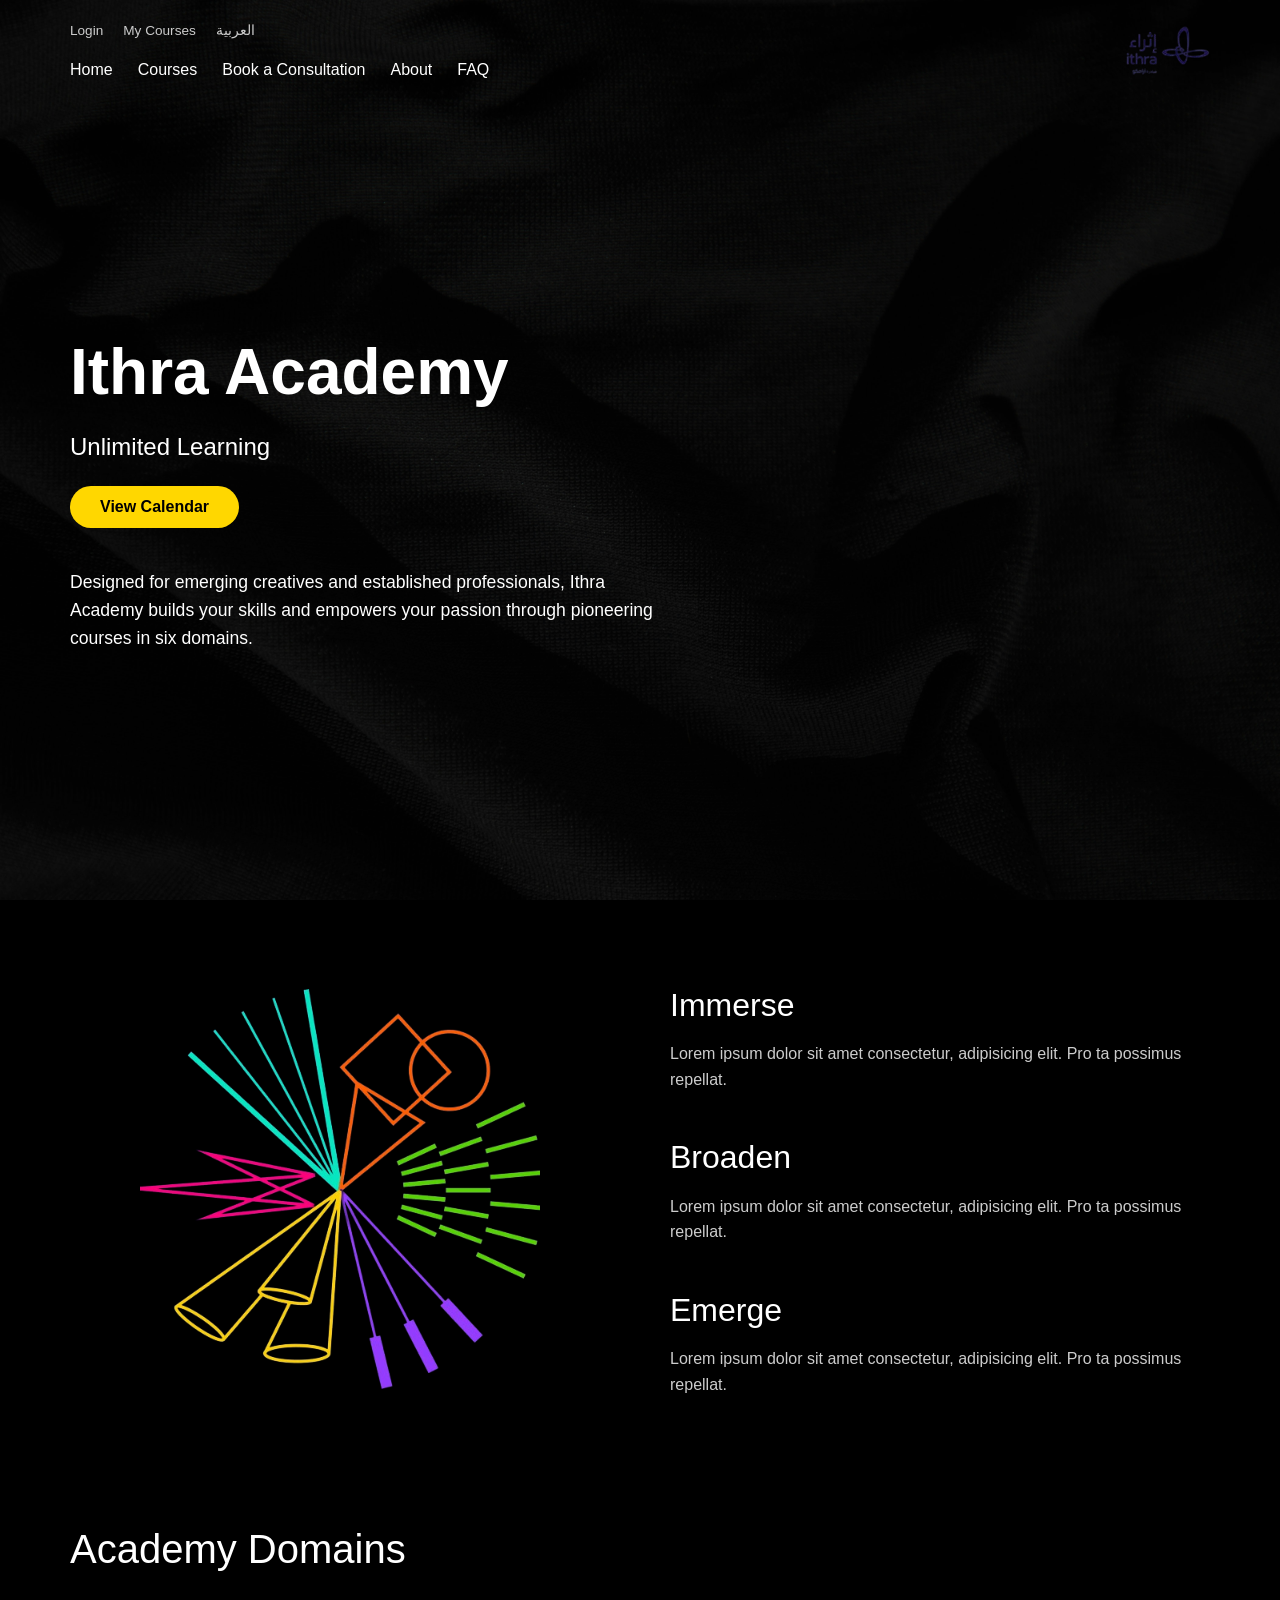
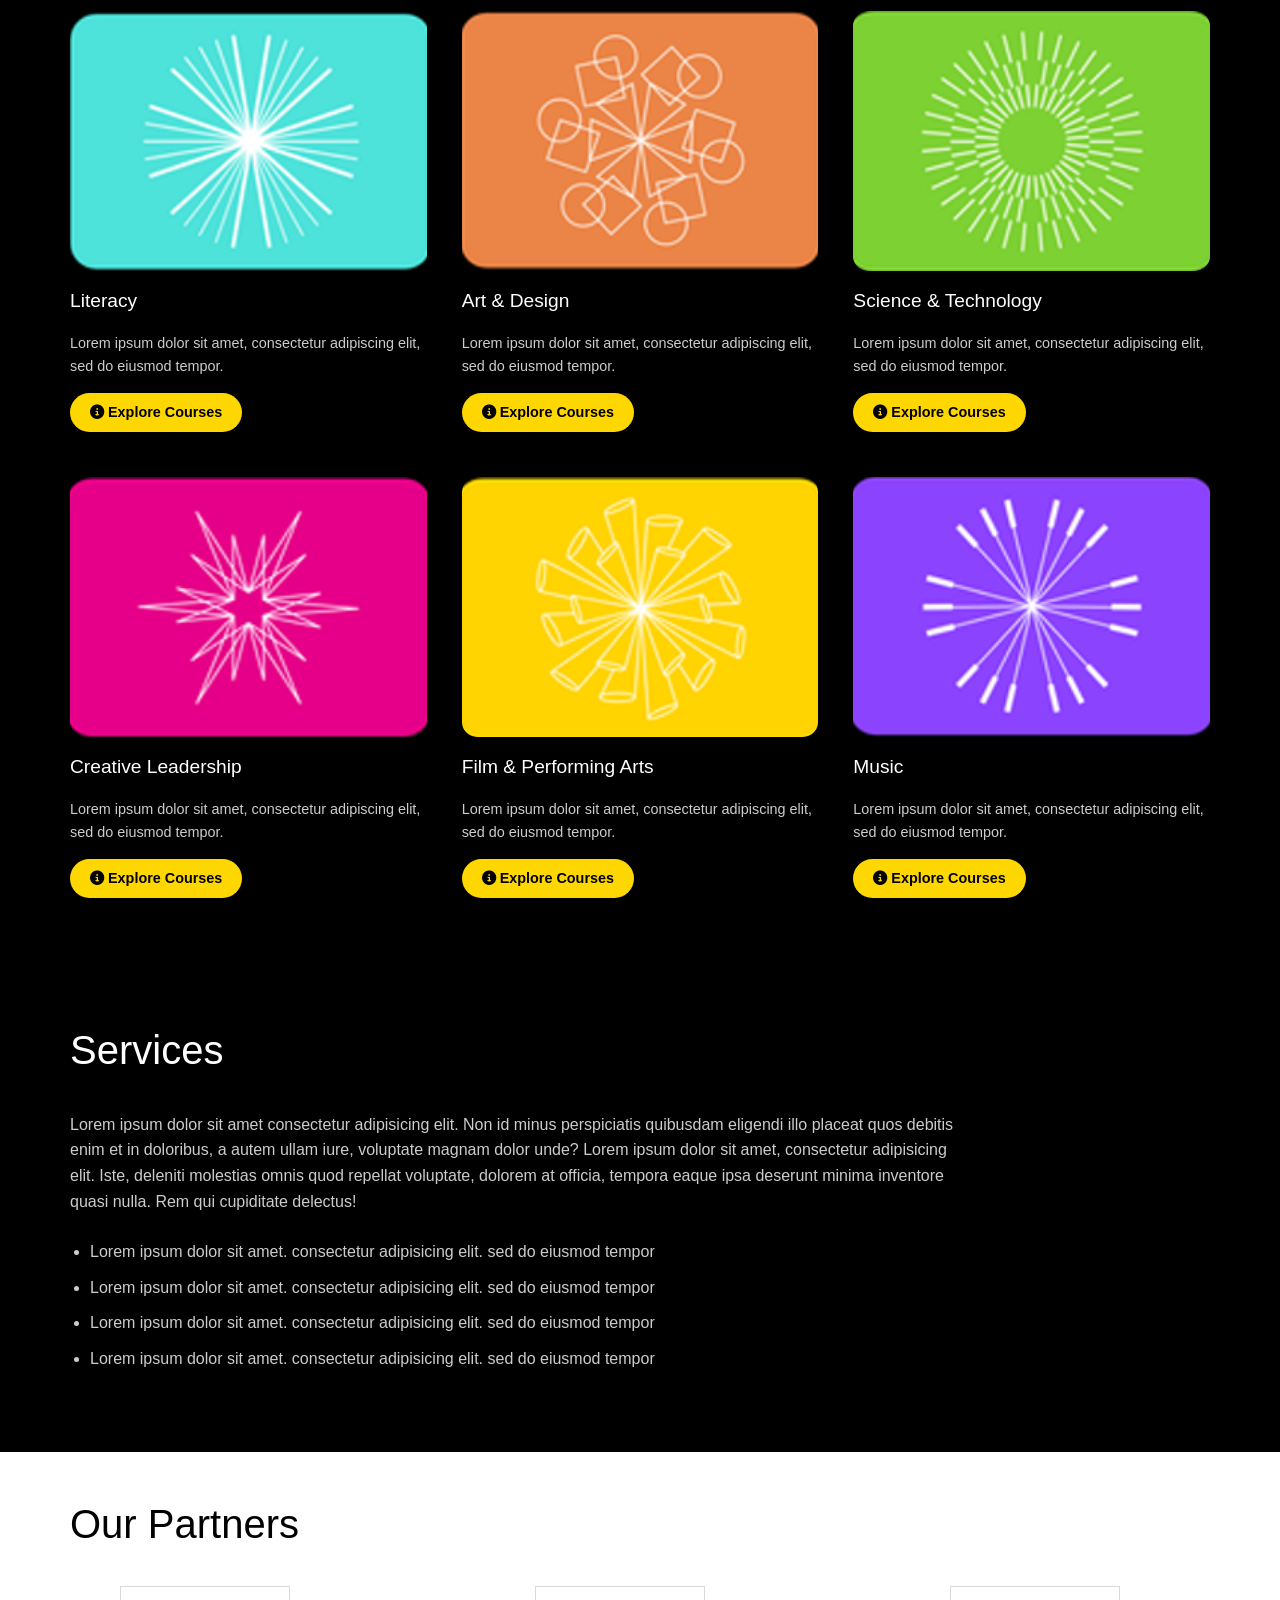
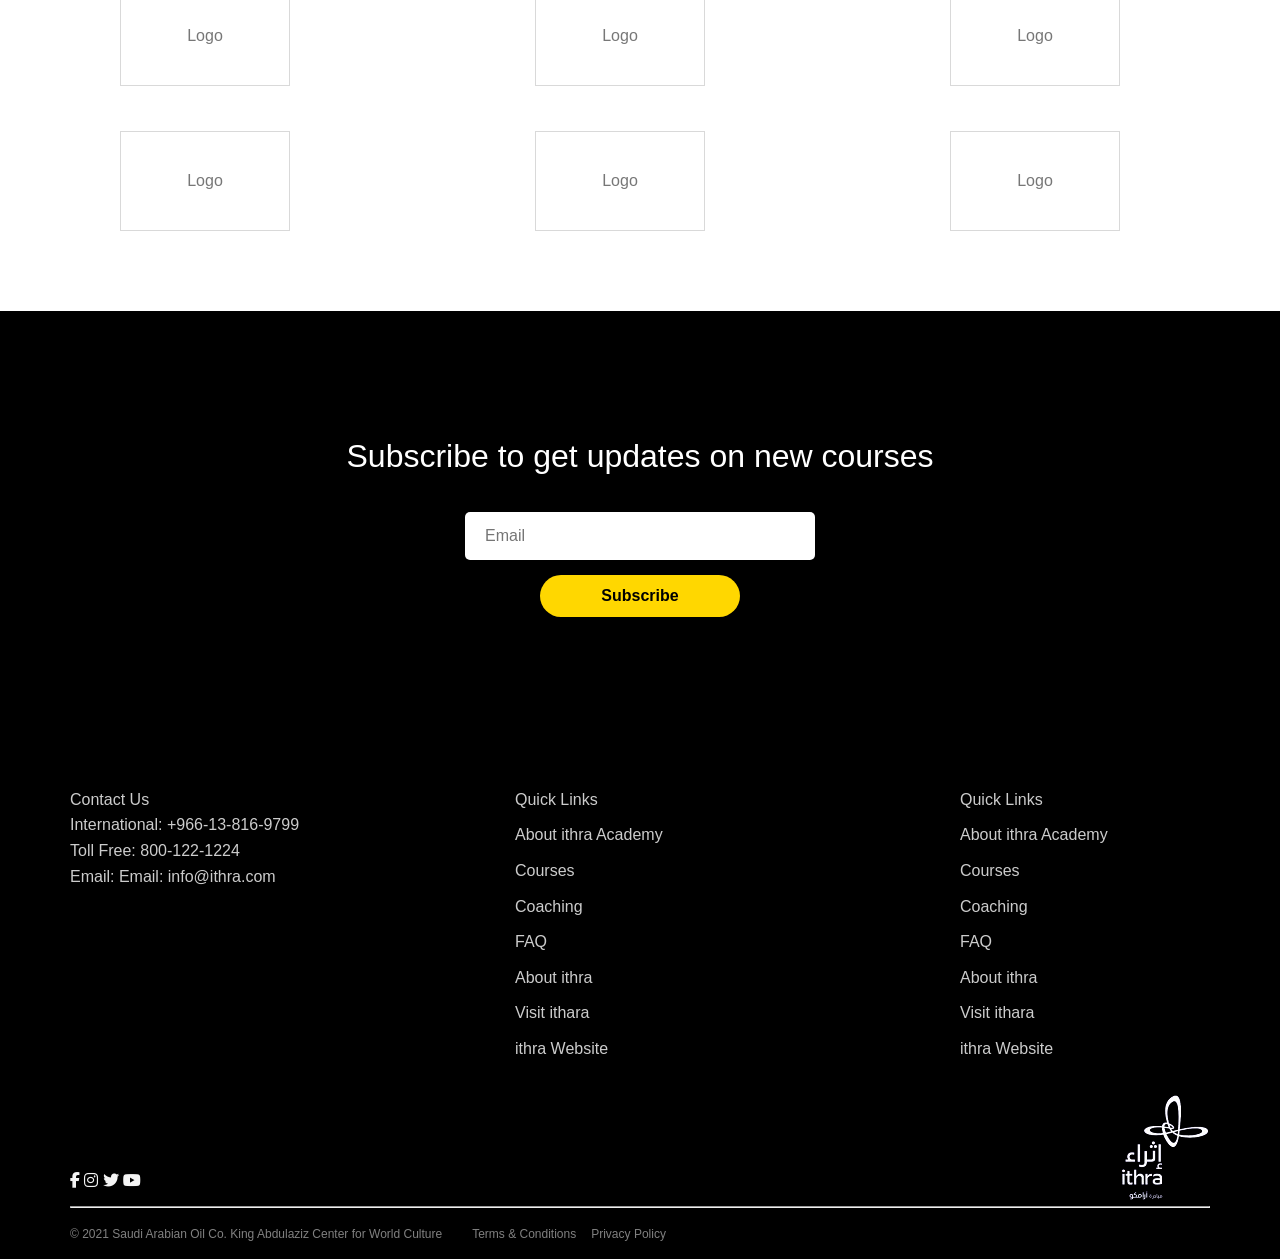
==== commit 40de7b64: "feat: update home page styling and html structure" ====
--- a/ithra-home-page/index.html
+++ b/ithra-home-page/index.html
@@ -33,14 +33,14 @@
                 </nav>
             </div>
             <div class="ih-header-logo">
-                <img class="ih-header-logo-img ih-respoosive-img" src="./images/2_ithra-logo.png" alt="Ithra Logo">
+                <img class="ih-header-logo-img ih-responsive-img" src="./images/2_ithra-logo.png" alt="Ithra Logo">
             </div>
         </div>
     </header>
 
     <!-- MAIN SECTION -->
     <main class="ih-main-content">
-        <section id="top-area" class="ih-hero-content">
+        <section id="top-area" class="ih-hero-section">
             <div class="ih-container ih-hero-content">
                 <h1 class="ih-hero-title">Ithra Academy</h1>
                 <h3 class="ih-hero-subtitle">Unlimited Learning</h3>
@@ -167,14 +167,14 @@
     <footer class="ih-footer-main">
         <div class="ih-footer-top">
             <div class="ih-contact">
-                <a href="#" class="ih-footer-link ih-tight-space">Contact Us</a>
+                <a href="#" class="ih-footer-text ih-tight-space">Contact Us</a>
                 <p class="ih-footer-text ih-tight-space">International: +966-13-816-9799</p>
                 <p class="ih-footer-text ih-tight-space">Toll Free: 800-122-1224</p>
                 <p class="ih-footer-text ih-tight-space">Email: <a href="mailto:info@ithra.com" class="ih-footer-link">Email: info@ithra.com</a></p>
                 </div>
                 
                 <nav class="ih-link1">
-                    <a href="#" class="ih-footer-link ih-tight-space">Quick Links</a>
+                    <a href="#" class="ih-footer-text ih-tight-space">Quick Links</a>
                     <a href="#" class="ih-footer-link ih-tight-space">About ithra Academy</a>
                     <a href="#" class="ih-footer-link ih-tight-space">Courses</a>
                     <a href="#" class="ih-footer-link ih-tight-space">Coaching</a>
@@ -185,7 +185,7 @@
                 </nav>
                 
                 <nav class="ih-link2">
-                <a href="#" class="ih-footer-link ih-tight-space">Quick Links</a>
+                <a href="#" class="ih-footer-text ih-tight-space">Quick Links</a>
                 <a href="#" class="ih-footer-link ih-tight-space">About ithra Academy</a>
                 <a href="#" class="ih-footer-link ih-tight-space">Courses</a>
                 <a href="#" class="ih-footer-link ih-tight-space">Coaching</a>
@@ -210,10 +210,11 @@
             <hr style="margin: 2px;">
             
             <div class="ih-footer-bottom">
-            <p class="ih-copyright-text">© 2021 Saudi Arabian Oil Co. King Abdulaziz Center for World Culture</p>
-            <div class="ih-footer-legal">
-                <a href="#" class="ih-footer-link">Terms & Conditions</a>
-                <a href="#" class="ih-footer-link">Privacy Policy</a>
+                <p class="ih-copyright-text">© 2021 Saudi Arabian Oil Co. King Abdulaziz Center for World Culture</p>
+                <div class="ih-footer-legal">
+                    <a href="#" class="ih-footer-link">Terms & Conditions</a>
+                    <a href="#" class="ih-footer-link">Privacy Policy</a>
+                </div>
             </div>
         </footer>
         <script src="./JS/script.js"></script>
--- a/ithra-home-page/CSS/sty2.css
+++ b/ithra-home-page/CSS/sty2.css
@@ -29,11 +29,12 @@
 
 .ih-container {
     width: 100%;
-
+    max-width: 1440px;
+    margin: 0 auto;
     padding-top: 40px;
     padding-bottom: 40px;
-    padding-right: 80px;
-    padding-left: 80px;
+    padding-right: 70px;
+    padding-left: 70px;
 }
 
 .ih-section-title {
@@ -130,7 +131,7 @@
 
 /* HERO SECTION */
 .ih-hero-section {
-    background-image: url('./images/images/main-section-bg-img.jpg');
+    background-image: url('../images/main-section-bg-img.jpg');
     background-size: cover;
     background-position: center top;
     min-height: 100vh;
@@ -214,8 +215,9 @@
 /* ACADEMY DOMAINS SECTION */
 .ih-academy-grid {
     display: grid;
-    grid-template-columns: repeat(auto-fit, minmax(300px, 1fr));
-    gap: 20px;
+    grid-template-columns: repeat(3, 1fr);
+    column-gap: 35px;
+    row-gap: 45px;
 }
 
 .ih-domain-card {
@@ -227,8 +229,8 @@
 
 .ih-domain-img {
     width: 100%;
+    height: 260px;
     border-radius: 15px;
-    aspect-ratio: 4/3;
     object-fit: cover;
 }
 
@@ -281,14 +283,19 @@
 
 .ih-partners-grid {
     display: grid;
-    grid-template-columns: 1fr 1fr 1fr;
-    gap: 20px;
+    grid-template-columns: repeat(3, 260px);
+    justify-content: space-between;
+    padding-left: 50px;
+    padding-bottom: 40px;
+    row-gap: 45px;
+    column-gap: 40px;
 }
 
 .ih-partner-logo {
-    border: 1px solid #e0e0e0;
-    color: #888888;
+    width: 170px;
     height: 100px;
+    border: 1px solid #d9d9d9;
+    color: #777777;
     display: flex;
     align-items: center;
     justify-content: center;
@@ -316,7 +323,7 @@
     display: flex;
     flex-direction: column;
     gap: 15px;
-    width: 100%;
+    width: 350px;
     max-width: 500px;
 }
 
@@ -337,12 +344,32 @@
 
 /* FOOTER */
 .ih-footer-main {
+    /* background-color: black;
+    color: #ccc;
+    padding-left: 40px;
+    padding-right: 20px; */
+
     background-color: black;
     color: #ccc;
-    /* padding-left: 80px;
-    padding-right: 80px; */
-    padding-left: 40px;
-    padding-right: 20px;
+    padding-left: 0;
+    padding-right: 0;
+}
+
+.ih-footer-top,
+.ih-footer-middle,
+.ih-footer-bottom {
+    width: 100%;
+    max-width: 1440px;
+    margin-left: auto;
+    margin-right: auto;
+    padding-left: 70px;
+    padding-right: 70px;
+}
+
+.ih-footer-main hr {
+    width: calc(100% - 140px);
+    max-width: 1300px;
+    margin: 2px auto !important;
 }
 
 .ih-footer-top {
@@ -362,7 +389,6 @@
     text-decoration: none;
     color: inherit;
 }
-
 .ih-footer-link:hover {
     text-decoration: underline;
     color: #F8C339;
@@ -375,6 +401,7 @@
 .ih-footer-text {
     color: #ccc;
     margin: 0;
+    text-decoration: none;
 }
 
 .ih-footer-middle {
@@ -400,7 +427,10 @@
     align-items: center;
     flex-wrap: wrap;
     gap: 30px; 
-    padding: 15px 0;
+    padding-top: 15px;
+    padding-bottom: 15px;
+    padding-left: 70px;
+    padding-right: 70px;
     font-size: 0.75rem; 
     color: gray;
 }
@@ -501,8 +531,89 @@
     }
 }
 
-@media (max-width: 480px) {
+@media (max-width: 1200px) {
+    .ih-academy-grid {
+        grid-template-columns: repeat(3, 1fr);
+    }
+
+    .ih-domain-img {
+        height: 230px;
+    }
+
     .ih-partners-grid {
+        grid-template-columns: repeat(3, 220px);
+        justify-content: space-between;
+        padding-left: 30px;
+        column-gap: 30px;
+    }
+
+    .ih-partner-logo {
+        width: 170px;
+        height: 100px;
+    }
+}
+
+@media (max-width: 992px) {
+    .ih-container {
+        padding-left: 40px;
+        padding-right: 40px;
+    }
+
+    .ih-academy-grid {
+        grid-template-columns: repeat(2, 1fr);
+    }
+
+    .ih-partners-grid {
+        /* grid-template-columns: repeat(2, 220px); */
+        grid-template-columns: repeat(2, 260px);
+        justify-content: center;
+
+        justify-items: center;
+
+        padding-left: 0;
+        /* column-gap: 60px; */
+        column-gap: 50px;
+        row-gap: 35px;
+    }
+    .ih-partner-logo {
+        width: 170px;
+        height: 100px;
+    }
+}
+
+@media (max-width: 576px) {
+    .ih-container {
+        padding-left: 20px;
+        padding-right: 20px;
+    }
+
+    .ih-academy-grid {
         grid-template-columns: 1fr;
     }
-}
+
+    .ih-domain-img {
+        height: auto;
+        aspect-ratio: 4 / 3;
+    }
+
+    .ih-partners-grid {
+        /* grid-template-columns: 1fr;
+        justify-items: center;
+        padding-left: 0;
+        row-gap: 25px; */
+
+        grid-template-columns: 260px;
+        justify-content: center;
+        justify-items: center;
+        padding-left: 0;
+        row-gap: 25px;
+    }
+
+    .ih-partner-logo {
+        width: 170;
+        max-width: 150px;
+    }
+    .ih-subscribe-form{
+        width: 250px;
+    }
+}
